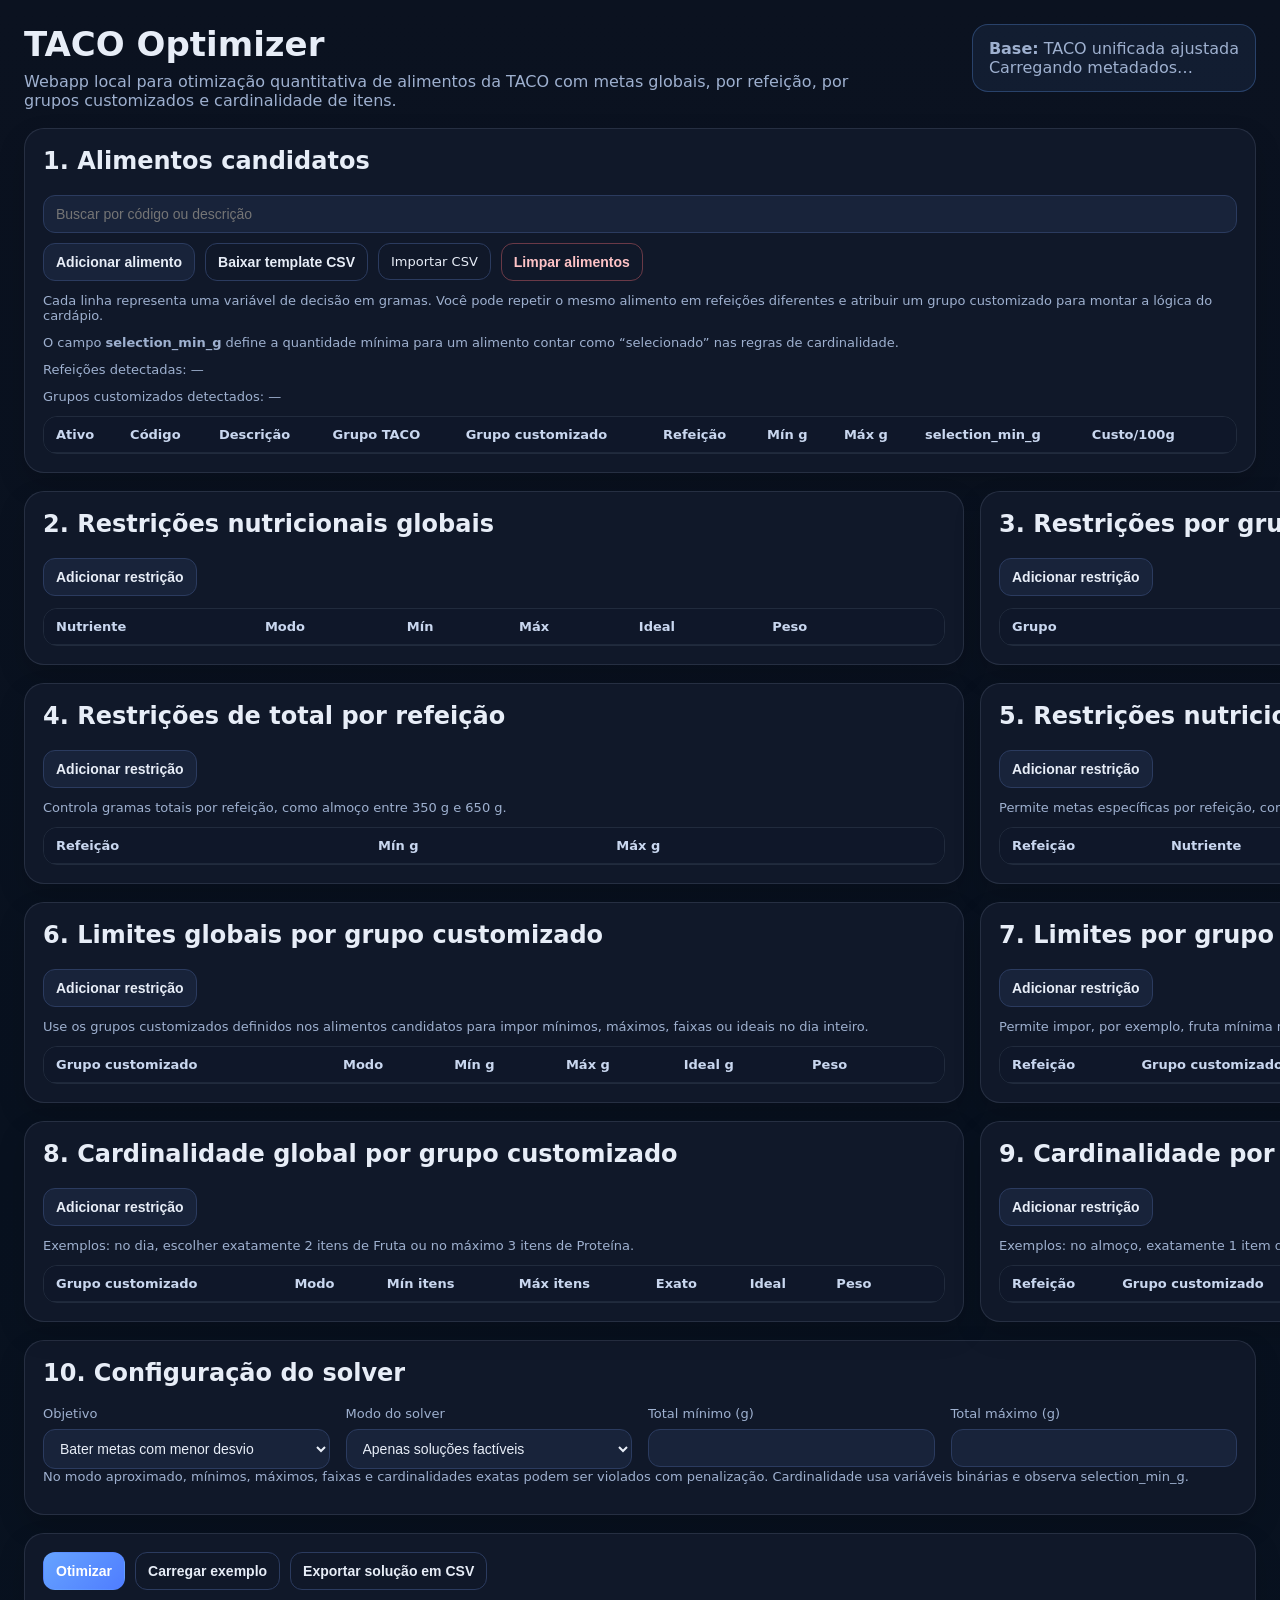
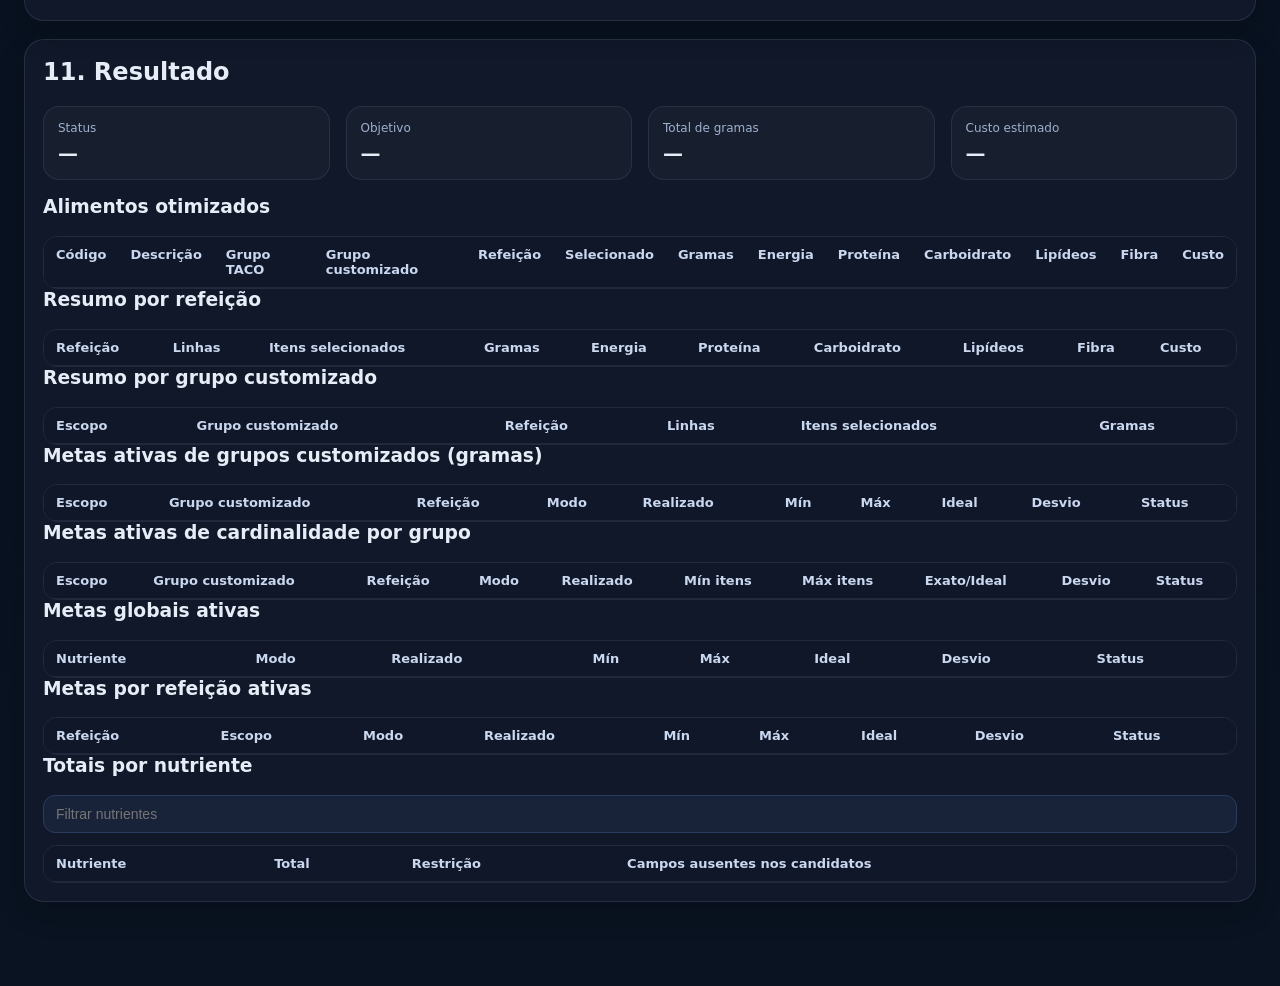
==== static/index.html @ 621c93e9 "Ferramenta de otimização e consulta rápida TACO web funcionando" ====
<!DOCTYPE html>
<html lang="pt-BR">
<head>
  <meta charset="UTF-8" />
  <meta name="viewport" content="width=device-width, initial-scale=1.0" />
  <title>TACO Optimizer</title>
  <link rel="stylesheet" href="/static/style.css" />
</head>
<body>
  <div class="app-shell">
    <header class="hero">
      <div>
        <h1>TACO Optimizer</h1>
        <p class="subtitle">Webapp local para otimização quantitativa de alimentos da TACO com metas globais, por refeição, por grupos customizados e cardinalidade de itens.</p>
      </div>
      <div class="hero-note">
        <strong>Base:</strong> TACO unificada ajustada<br/>
        <span id="metaCounts">Carregando metadados…</span>
      </div>
    </header>

    <datalist id="foodList"></datalist>
    <datalist id="mealNamesList"></datalist>
    <datalist id="plannerGroupNamesList"></datalist>

    <section class="panel">
      <h2>1. Alimentos candidatos</h2>
      <div class="toolbar wrap">
        <input id="foodSearch" list="foodList" placeholder="Buscar por código ou descrição" />
        <button id="addFoodBtn">Adicionar alimento</button>
        <button id="downloadTemplateBtn" class="ghost">Baixar template CSV</button>
        <label class="file-label ghost">
          Importar CSV
          <input id="candidateFileInput" type="file" accept=".csv" hidden />
        </label>
        <button id="clearFoodsBtn" class="ghost danger">Limpar alimentos</button>
      </div>
      <div class="help-text">Cada linha representa uma variável de decisão em gramas. Você pode repetir o mesmo alimento em refeições diferentes e atribuir um grupo customizado para montar a lógica do cardápio.</div>
      <div class="help-text">O campo <strong>selection_min_g</strong> define a quantidade mínima para um alimento contar como “selecionado” nas regras de cardinalidade.</div>
      <div id="mealNamesInfo" class="help-text">Refeições detectadas: —</div>
      <div id="plannerGroupsInfo" class="help-text">Grupos customizados detectados: —</div>
      <div class="table-wrap">
        <table id="foodsTable">
          <thead>
            <tr>
              <th>Ativo</th>
              <th>Código</th>
              <th>Descrição</th>
              <th>Grupo TACO</th>
              <th>Grupo customizado</th>
              <th>Refeição</th>
              <th>Mín g</th>
              <th>Máx g</th>
              <th>selection_min_g</th>
              <th>Custo/100g</th>
              <th></th>
            </tr>
          </thead>
          <tbody></tbody>
        </table>
      </div>
    </section>

    <section class="grid two-col">
      <div class="panel">
        <h2>2. Restrições nutricionais globais</h2>
        <div class="toolbar"><button id="addNutrientConstraintBtn">Adicionar restrição</button></div>
        <div class="table-wrap tall">
          <table id="nutrientTable">
            <thead>
              <tr>
                <th>Nutriente</th>
                <th>Modo</th>
                <th>Mín</th>
                <th>Máx</th>
                <th>Ideal</th>
                <th>Peso</th>
                <th></th>
              </tr>
            </thead>
            <tbody></tbody>
          </table>
        </div>
      </div>

      <div class="panel">
        <h2>3. Restrições por grupo TACO (globais)</h2>
        <div class="toolbar"><button id="addGroupConstraintBtn">Adicionar restrição</button></div>
        <div class="table-wrap">
          <table id="groupTable">
            <thead>
              <tr>
                <th>Grupo</th>
                <th>Mín g</th>
                <th>Máx g</th>
                <th></th>
              </tr>
            </thead>
            <tbody></tbody>
          </table>
        </div>
      </div>
    </section>

    <section class="grid two-col">
      <div class="panel">
        <h2>4. Restrições de total por refeição</h2>
        <div class="toolbar"><button id="addMealConstraintBtn">Adicionar restrição</button></div>
        <div class="help-text">Controla gramas totais por refeição, como almoço entre 350 g e 650 g.</div>
        <div class="table-wrap">
          <table id="mealTable">
            <thead>
              <tr>
                <th>Refeição</th>
                <th>Mín g</th>
                <th>Máx g</th>
                <th></th>
              </tr>
            </thead>
            <tbody></tbody>
          </table>
        </div>
      </div>

      <div class="panel">
        <h2>5. Restrições nutricionais por refeição</h2>
        <div class="toolbar"><button id="addMealNutrientConstraintBtn">Adicionar restrição</button></div>
        <div class="help-text">Permite metas específicas por refeição, como proteína mínima no almoço ou energia máxima no jantar.</div>
        <div class="table-wrap tall">
          <table id="mealNutrientTable">
            <thead>
              <tr>
                <th>Refeição</th>
                <th>Nutriente</th>
                <th>Modo</th>
                <th>Mín</th>
                <th>Máx</th>
                <th>Ideal</th>
                <th>Peso</th>
                <th></th>
              </tr>
            </thead>
            <tbody></tbody>
          </table>
        </div>
      </div>
    </section>

    <section class="grid two-col">
      <div class="panel">
        <h2>6. Limites globais por grupo customizado</h2>
        <div class="toolbar"><button id="addPlannerGroupConstraintBtn">Adicionar restrição</button></div>
        <div class="help-text">Use os grupos customizados definidos nos alimentos candidatos para impor mínimos, máximos, faixas ou ideais no dia inteiro.</div>
        <div class="table-wrap">
          <table id="plannerGroupTable">
            <thead>
              <tr>
                <th>Grupo customizado</th>
                <th>Modo</th>
                <th>Mín g</th>
                <th>Máx g</th>
                <th>Ideal g</th>
                <th>Peso</th>
                <th></th>
              </tr>
            </thead>
            <tbody></tbody>
          </table>
        </div>
      </div>

      <div class="panel">
        <h2>7. Limites por grupo dentro da refeição</h2>
        <div class="toolbar"><button id="addMealPlannerGroupConstraintBtn">Adicionar restrição</button></div>
        <div class="help-text">Permite impor, por exemplo, fruta mínima no café da manhã, proteína máxima no jantar ou cereal ideal no almoço.</div>
        <div class="table-wrap">
          <table id="mealPlannerGroupTable">
            <thead>
              <tr>
                <th>Refeição</th>
                <th>Grupo customizado</th>
                <th>Modo</th>
                <th>Mín g</th>
                <th>Máx g</th>
                <th>Ideal g</th>
                <th>Peso</th>
                <th></th>
              </tr>
            </thead>
            <tbody></tbody>
          </table>
        </div>
      </div>
    </section>

    <section class="grid two-col">
      <div class="panel">
        <h2>8. Cardinalidade global por grupo customizado</h2>
        <div class="toolbar"><button id="addPlannerGroupCardinalityConstraintBtn">Adicionar restrição</button></div>
        <div class="help-text">Exemplos: no dia, escolher exatamente 2 itens de Fruta ou no máximo 3 itens de Proteína.</div>
        <div class="table-wrap">
          <table id="plannerGroupCardinalityTable">
            <thead>
              <tr>
                <th>Grupo customizado</th>
                <th>Modo</th>
                <th>Mín itens</th>
                <th>Máx itens</th>
                <th>Exato</th>
                <th>Ideal</th>
                <th>Peso</th>
                <th></th>
              </tr>
            </thead>
            <tbody></tbody>
          </table>
        </div>
      </div>

      <div class="panel">
        <h2>9. Cardinalidade por grupo dentro da refeição</h2>
        <div class="toolbar"><button id="addMealPlannerGroupCardinalityConstraintBtn">Adicionar restrição</button></div>
        <div class="help-text">Exemplos: no almoço, exatamente 1 item de Proteína; no café da manhã, no máximo 2 itens de Fruta.</div>
        <div class="table-wrap">
          <table id="mealPlannerGroupCardinalityTable">
            <thead>
              <tr>
                <th>Refeição</th>
                <th>Grupo customizado</th>
                <th>Modo</th>
                <th>Mín itens</th>
                <th>Máx itens</th>
                <th>Exato</th>
                <th>Ideal</th>
                <th>Peso</th>
                <th></th>
              </tr>
            </thead>
            <tbody></tbody>
          </table>
        </div>
      </div>
    </section>

    <section class="panel">
      <h2>10. Configuração do solver</h2>
      <div class="grid four-col">
        <label>
          Objetivo
          <select id="objectiveMode">
            <option value="target_matching">Bater metas com menor desvio</option>
            <option value="minimize_calories">Minimizar calorias</option>
            <option value="maximize_protein">Maximizar proteína</option>
            <option value="minimize_cost">Minimizar custo</option>
            <option value="custom_weighted">Objetivo ponderado customizado</option>
          </select>
        </label>
        <label>
          Modo do solver
          <select id="solverMode">
            <option value="exact">Apenas soluções factíveis</option>
            <option value="approximate">Melhor aproximação quando inviável</option>
          </select>
        </label>
        <label>
          Total mínimo (g)
          <input id="totalMinG" type="number" step="0.01" />
        </label>
        <label>
          Total máximo (g)
          <input id="totalMaxG" type="number" step="0.01" />
        </label>
      </div>
      <div class="grid five-col custom-weights" id="customWeightsPanel">
        <label>peso calorias <input id="wCalories" type="number" step="0.01" value="1" /></label>
        <label>peso proteína <input id="wProtein" type="number" step="0.01" value="1" /></label>
        <label>peso custo <input id="wCost" type="number" step="0.01" value="1" /></label>
        <label>peso gramas <input id="wGrams" type="number" step="0.01" value="0" /></label>
        <label>peso desvios ideais <input id="wDeviation" type="number" step="0.01" value="1" /></label>
      </div>
      <div class="help-text">No modo aproximado, mínimos, máximos, faixas e cardinalidades exatas podem ser violados com penalização. Cardinalidade usa variáveis binárias e observa selection_min_g.</div>
    </section>

    <section class="panel sticky-actions">
      <div class="toolbar wrap">
        <button id="solveBtn" class="primary">Otimizar</button>
        <button id="loadExampleBtn" class="ghost">Carregar exemplo</button>
        <button id="exportResultBtn" class="ghost" disabled>Exportar solução em CSV</button>
      </div>
      <div id="errorBox" class="message error hidden"></div>
      <div id="warningBox" class="message warning hidden"></div>
    </section>

    <section class="panel results-panel">
      <h2>11. Resultado</h2>
      <div class="grid four-col metrics" id="resultMetrics">
        <div class="metric-card"><span>Status</span><strong id="metricStatus">—</strong></div>
        <div class="metric-card"><span>Objetivo</span><strong id="metricObjective">—</strong></div>
        <div class="metric-card"><span>Total de gramas</span><strong id="metricGrams">—</strong></div>
        <div class="metric-card"><span>Custo estimado</span><strong id="metricCost">—</strong></div>
      </div>

      <h3>Alimentos otimizados</h3>
      <div class="table-wrap">
        <table id="resultFoodsTable">
          <thead>
            <tr>
              <th>Código</th>
              <th>Descrição</th>
              <th>Grupo TACO</th>
              <th>Grupo customizado</th>
              <th>Refeição</th>
              <th>Selecionado</th>
              <th>Gramas</th>
              <th>Energia</th>
              <th>Proteína</th>
              <th>Carboidrato</th>
              <th>Lipídeos</th>
              <th>Fibra</th>
              <th>Custo</th>
            </tr>
          </thead>
          <tbody></tbody>
        </table>
      </div>

      <h3>Resumo por refeição</h3>
      <div class="table-wrap">
        <table id="mealSummaryTable">
          <thead>
            <tr>
              <th>Refeição</th>
              <th>Linhas</th>
              <th>Itens selecionados</th>
              <th>Gramas</th>
              <th>Energia</th>
              <th>Proteína</th>
              <th>Carboidrato</th>
              <th>Lipídeos</th>
              <th>Fibra</th>
              <th>Custo</th>
            </tr>
          </thead>
          <tbody></tbody>
        </table>
      </div>

      <h3>Resumo por grupo customizado</h3>
      <div class="table-wrap">
        <table id="plannerGroupSummaryTable">
          <thead>
            <tr>
              <th>Escopo</th>
              <th>Grupo customizado</th>
              <th>Refeição</th>
              <th>Linhas</th>
              <th>Itens selecionados</th>
              <th>Gramas</th>
            </tr>
          </thead>
          <tbody></tbody>
        </table>
      </div>

      <h3>Metas ativas de grupos customizados (gramas)</h3>
      <div class="table-wrap">
        <table id="groupConstraintsResultTable">
          <thead>
            <tr>
              <th>Escopo</th>
              <th>Grupo customizado</th>
              <th>Refeição</th>
              <th>Modo</th>
              <th>Realizado</th>
              <th>Mín</th>
              <th>Máx</th>
              <th>Ideal</th>
              <th>Desvio</th>
              <th>Status</th>
            </tr>
          </thead>
          <tbody></tbody>
        </table>
      </div>

      <h3>Metas ativas de cardinalidade por grupo</h3>
      <div class="table-wrap">
        <table id="groupCardinalityResultTable">
          <thead>
            <tr>
              <th>Escopo</th>
              <th>Grupo customizado</th>
              <th>Refeição</th>
              <th>Modo</th>
              <th>Realizado</th>
              <th>Mín itens</th>
              <th>Máx itens</th>
              <th>Exato/Ideal</th>
              <th>Desvio</th>
              <th>Status</th>
            </tr>
          </thead>
          <tbody></tbody>
        </table>
      </div>

      <h3>Metas globais ativas</h3>
      <div class="table-wrap">
        <table id="constraintsResultTable">
          <thead>
            <tr>
              <th>Nutriente</th>
              <th>Modo</th>
              <th>Realizado</th>
              <th>Mín</th>
              <th>Máx</th>
              <th>Ideal</th>
              <th>Desvio</th>
              <th>Status</th>
            </tr>
          </thead>
          <tbody></tbody>
        </table>
      </div>

      <h3>Metas por refeição ativas</h3>
      <div class="table-wrap">
        <table id="mealConstraintsResultTable">
          <thead>
            <tr>
              <th>Refeição</th>
              <th>Escopo</th>
              <th>Modo</th>
              <th>Realizado</th>
              <th>Mín</th>
              <th>Máx</th>
              <th>Ideal</th>
              <th>Desvio</th>
              <th>Status</th>
            </tr>
          </thead>
          <tbody></tbody>
        </table>
      </div>

      <h3>Totais por nutriente</h3>
      <div class="toolbar"><input id="nutrientFilter" placeholder="Filtrar nutrientes" /></div>
      <div class="table-wrap tall">
        <table id="resultNutrientsTable">
          <thead>
            <tr>
              <th>Nutriente</th>
              <th>Total</th>
              <th>Restrição</th>
              <th>Campos ausentes nos candidatos</th>
            </tr>
          </thead>
          <tbody></tbody>
        </table>
      </div>
    </section>
  </div>

  <script src="/static/app.js"></script>
</body>
</html>
---- static/style.css ----
:root {
  --bg: #0b1220;
  --panel: #121a2b;
  --panel-2: #18233a;
  --text: #e7edf7;
  --muted: #9eb0cf;
  --line: #2b3b5f;
  --accent: #66a3ff;
  --accent-2: #4fd1c5;
  --danger: #ef6b73;
  --warning: #f0b35e;
  --ok: #5bd08b;
}
* { box-sizing: border-box; }
body {
  margin: 0;
  font-family: Inter, ui-sans-serif, system-ui, -apple-system, BlinkMacSystemFont, sans-serif;
  background: linear-gradient(180deg, var(--bg), #08111f 45%, #091321);
  color: var(--text);
}
.app-shell { max-width: 1520px; margin: 0 auto; padding: 24px; }
.hero {
  display: flex; justify-content: space-between; gap: 20px; align-items: flex-start;
  margin-bottom: 18px;
}
.hero h1 { margin: 0; font-size: 34px; }
.subtitle { margin: 8px 0 0; color: var(--muted); max-width: 860px; }
.hero-note {
  background: rgba(102,163,255,0.08); border: 1px solid rgba(102,163,255,0.28);
  padding: 14px 16px; border-radius: 16px; color: var(--muted); min-width: 280px;
}
.panel {
  background: rgba(18, 26, 43, 0.92);
  border: 1px solid rgba(158,176,207,0.15);
  border-radius: 20px;
  padding: 18px;
  margin-bottom: 18px;
  box-shadow: 0 12px 28px rgba(0,0,0,0.16);
}
.panel h2, .panel h3 { margin-top: 0; }
.grid { display: grid; gap: 16px; }
.two-col { grid-template-columns: 1.2fr 0.8fr; }
.four-col { grid-template-columns: repeat(4, minmax(0, 1fr)); }
.five-col { grid-template-columns: repeat(5, minmax(0, 1fr)); }
.toolbar { display: flex; gap: 10px; align-items: center; margin-bottom: 12px; }
.toolbar.wrap { flex-wrap: wrap; }
input, select, button {
  background: var(--panel-2);
  border: 1px solid var(--line);
  color: var(--text);
  border-radius: 12px;
  padding: 10px 12px;
  font-size: 14px;
}
input, select { width: 100%; }
label { display: flex; flex-direction: column; gap: 8px; color: var(--muted); font-size: 13px; }
button { cursor: pointer; font-weight: 600; }
button.primary { background: linear-gradient(135deg, var(--accent), #4f7dff); border-color: transparent; color: white; }
button.ghost, .file-label.ghost {
  background: transparent; border: 1px solid var(--line); color: var(--text);
}
button.danger { border-color: rgba(239,107,115,0.4); color: #ffc3c6; }
.file-label { display: inline-flex; align-items: center; padding: 10px 12px; border-radius: 12px; cursor: pointer; }
.table-wrap {
  overflow: auto; border: 1px solid rgba(158,176,207,0.12); border-radius: 14px;
}
.table-wrap.tall { max-height: 520px; }
table { width: 100%; border-collapse: collapse; min-width: 900px; }
th, td { padding: 10px 12px; border-bottom: 1px solid rgba(158,176,207,0.1); text-align: left; vertical-align: top; }
th { position: sticky; top: 0; background: #0f1729; z-index: 2; font-size: 13px; color: #c9d7ef; }
td input, td select { min-width: 110px; }
.help-text { color: var(--muted); font-size: 13px; margin-bottom: 12px; }
.metrics { margin-bottom: 16px; }
.metric-card {
  background: rgba(255,255,255,0.03);
  border: 1px solid rgba(158,176,207,0.12);
  border-radius: 16px; padding: 14px;
}
.metric-card span { display: block; color: var(--muted); font-size: 12px; margin-bottom: 6px; }
.metric-card strong { font-size: 20px; }
.message {
  margin-top: 10px; padding: 12px 14px; border-radius: 14px; white-space: pre-wrap;
}
.message.error { background: rgba(239,107,115,0.12); border: 1px solid rgba(239,107,115,0.35); color: #ffd5d8; }
.message.warning { background: rgba(240,179,94,0.12); border: 1px solid rgba(240,179,94,0.35); color: #ffe4bf; }
.hidden { display: none; }
.status-ok { color: var(--ok); font-weight: 700; }
.status-violado { color: var(--danger); font-weight: 700; }
.status-informativo { color: var(--warning); font-weight: 700; }
.results-panel { margin-bottom: 60px; }
.sticky-actions { position: sticky; top: 12px; z-index: 4; }
.small-btn { padding: 8px 10px; font-size: 12px; }
.center { text-align: center; }
@media (max-width: 1200px) {
  .two-col, .four-col, .five-col { grid-template-columns: 1fr; }
  .hero { flex-direction: column; }
}
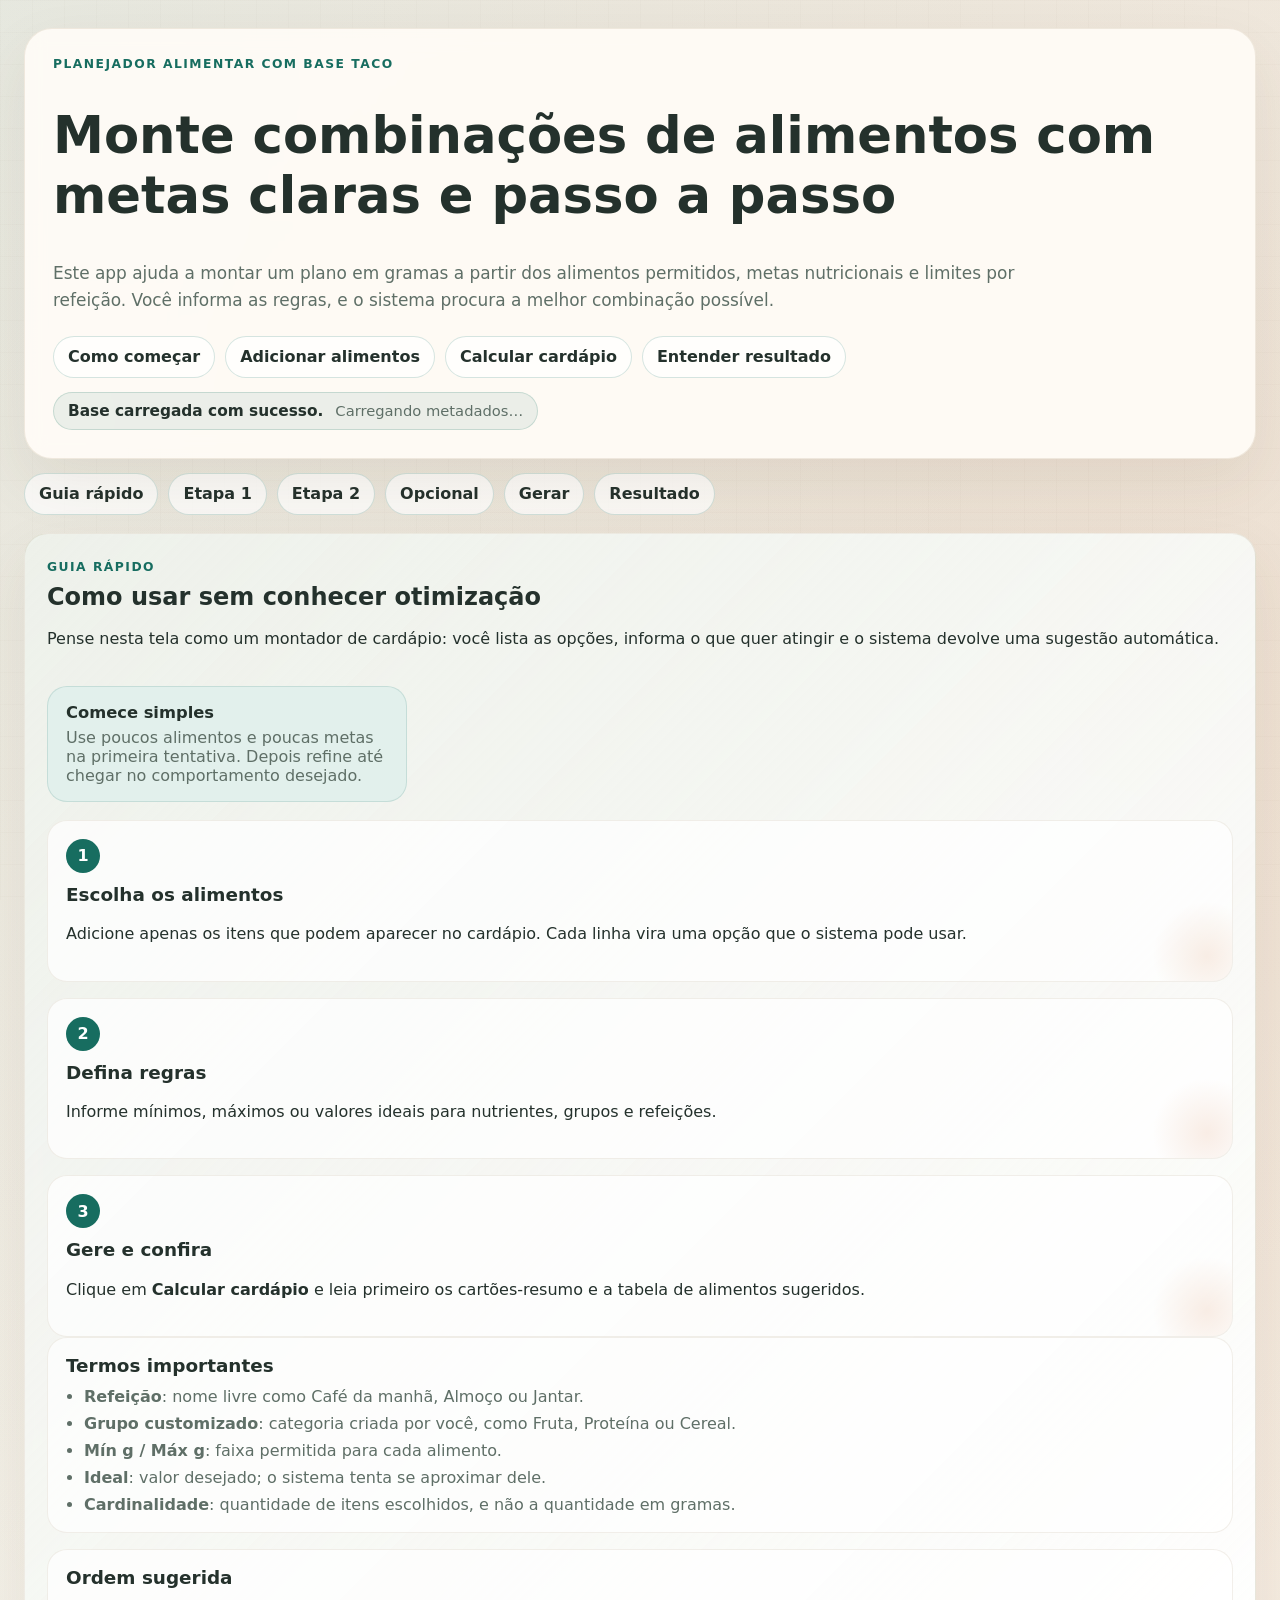
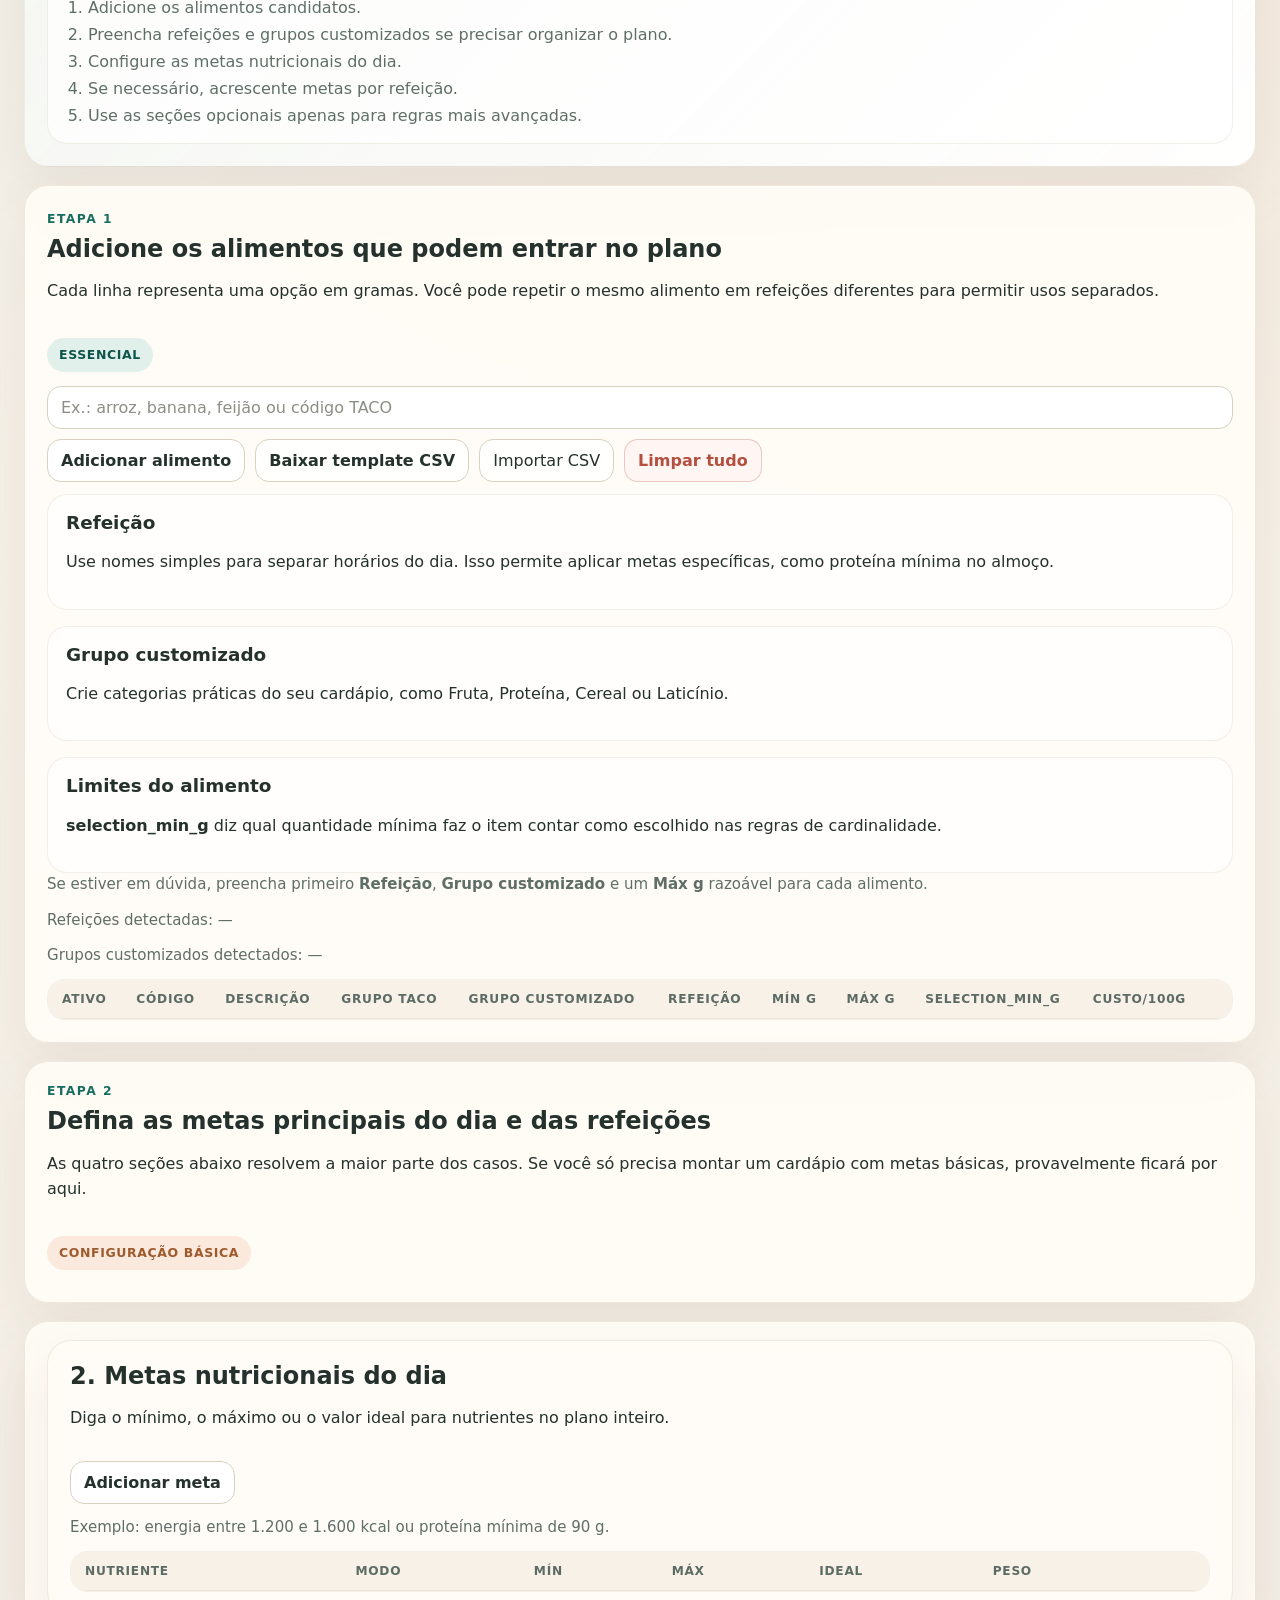
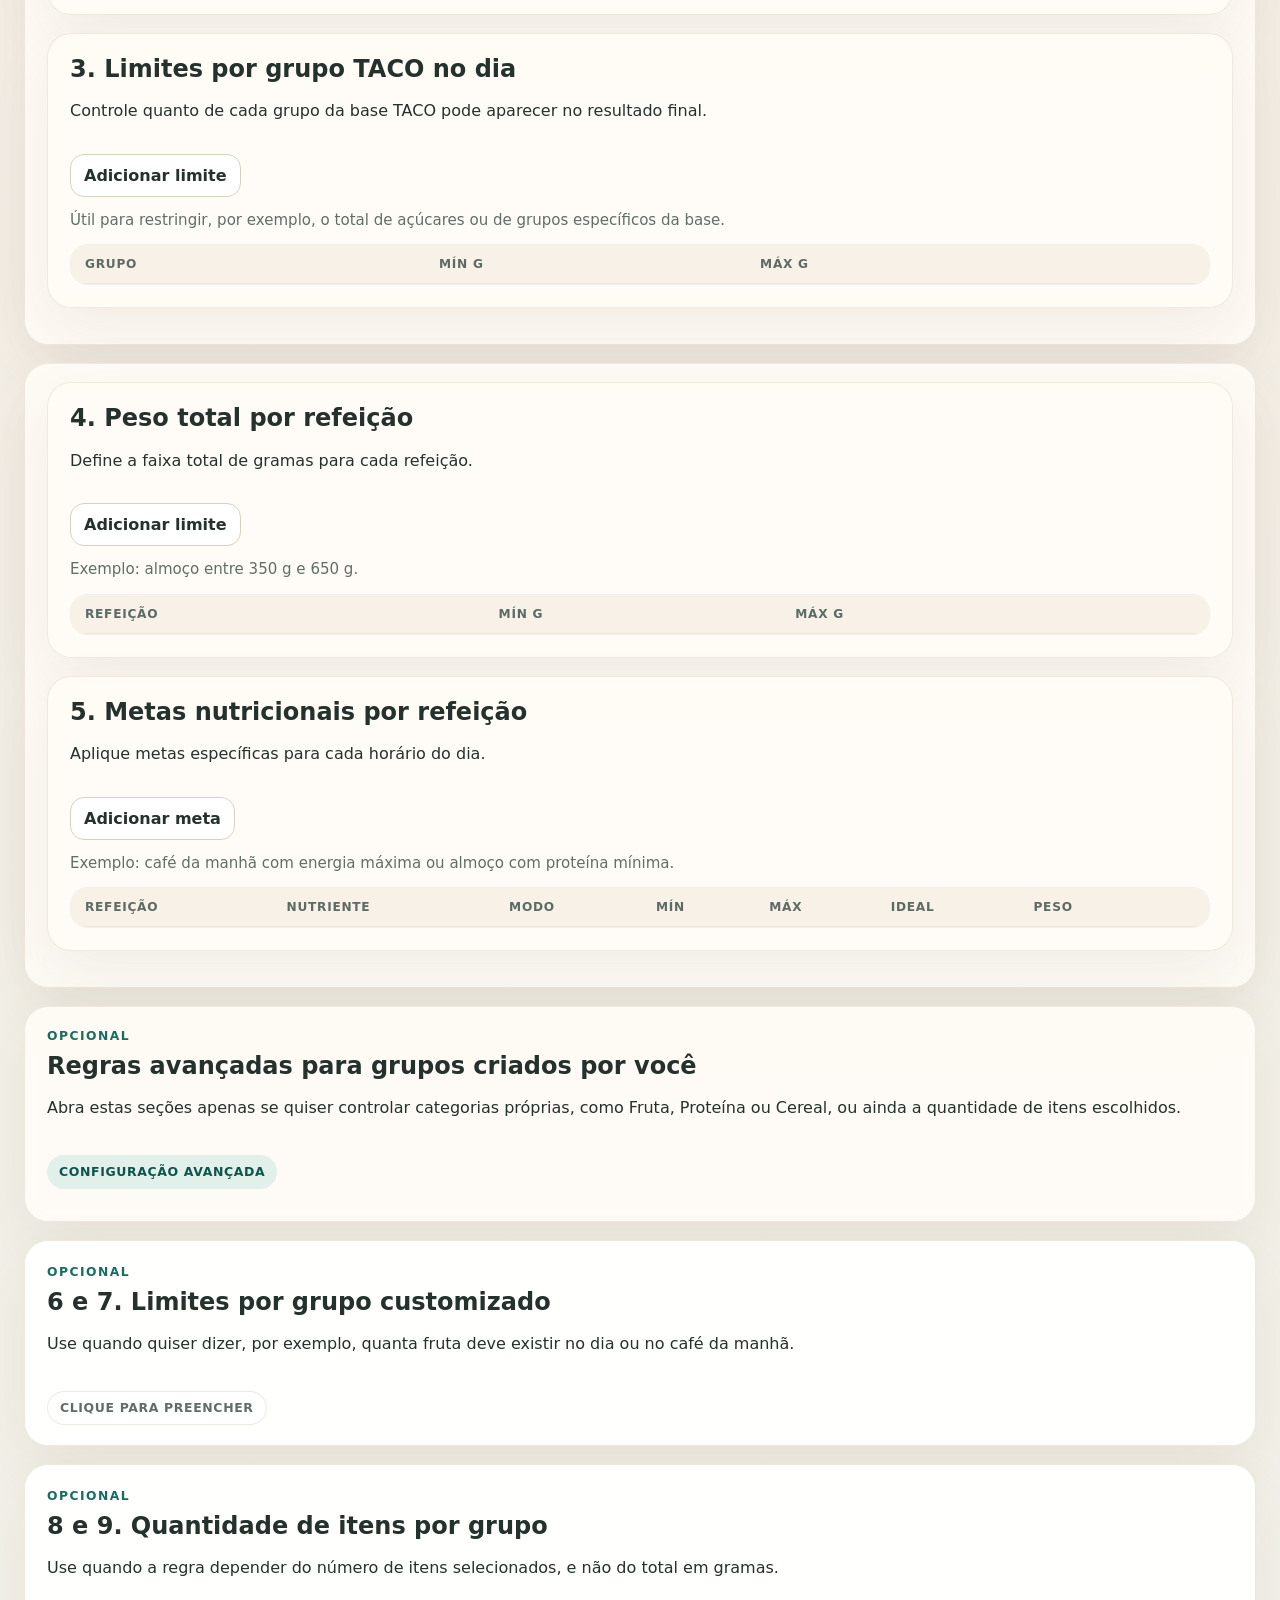
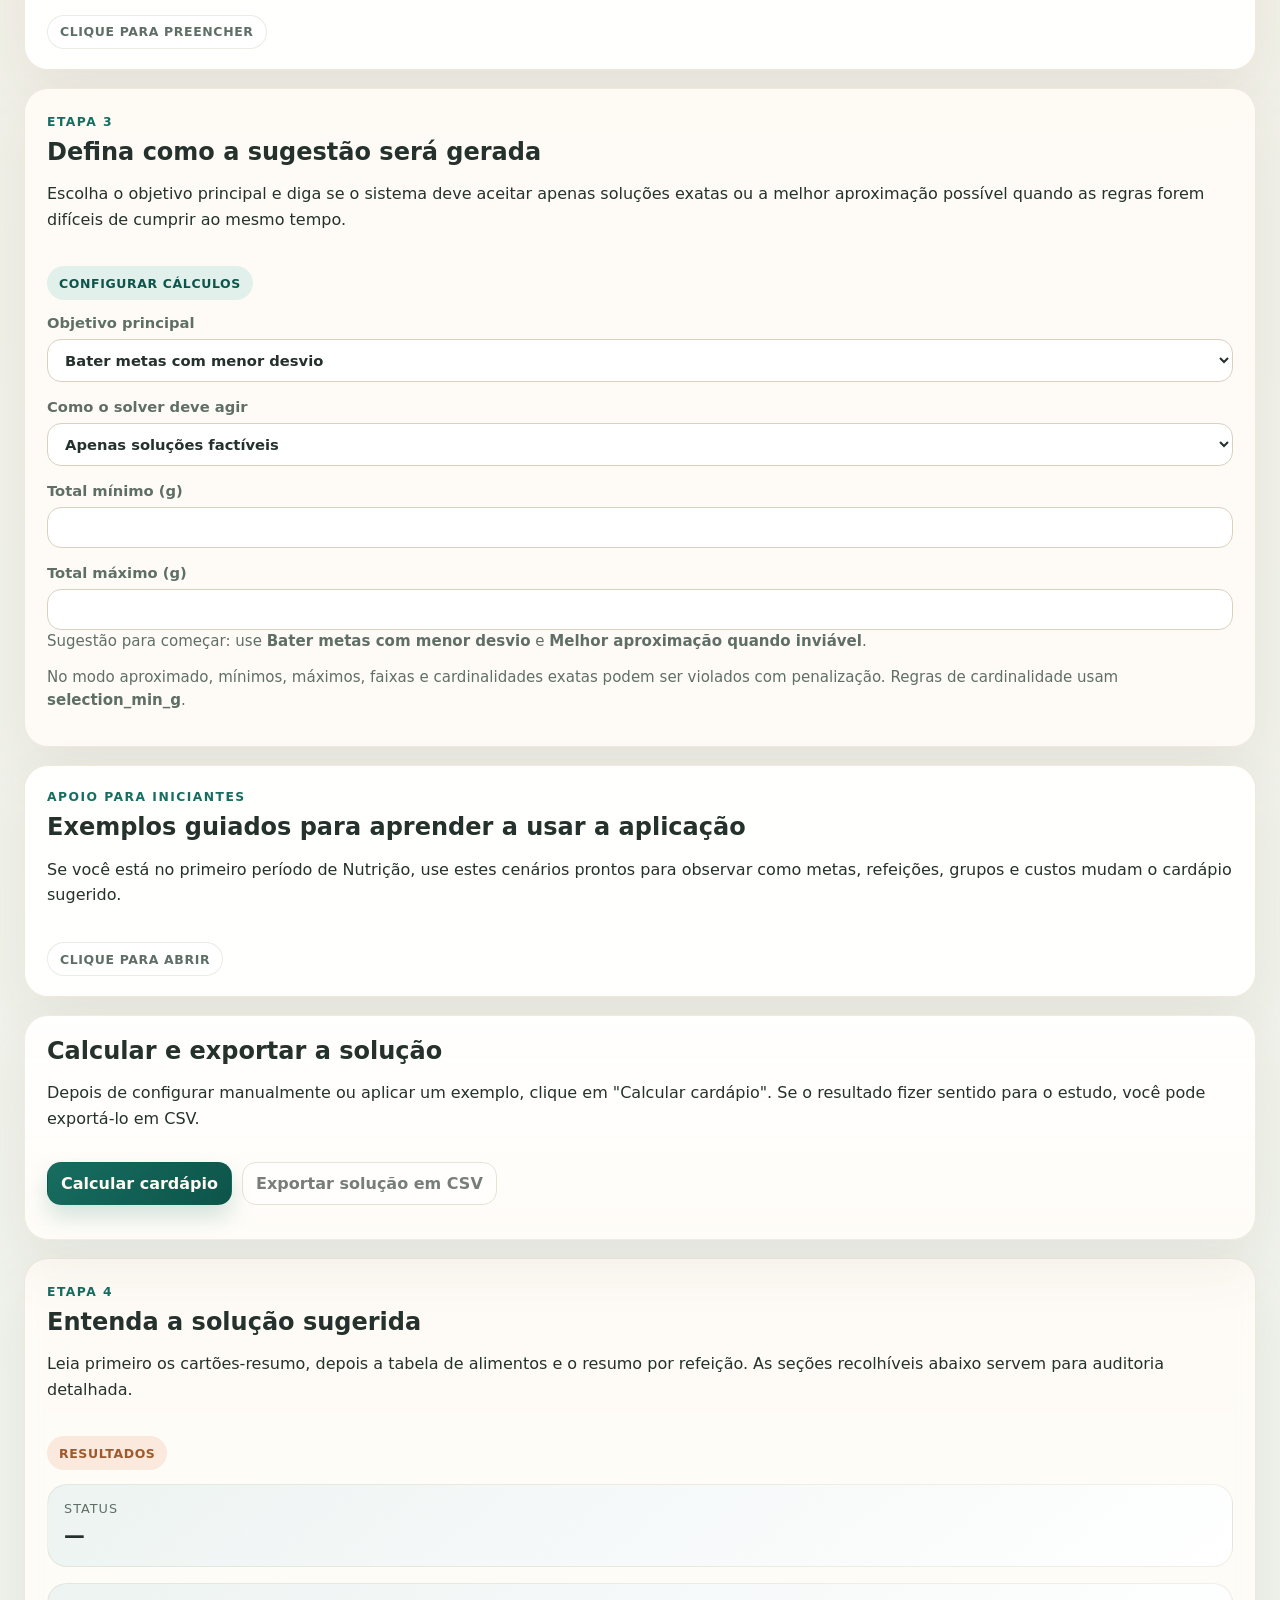
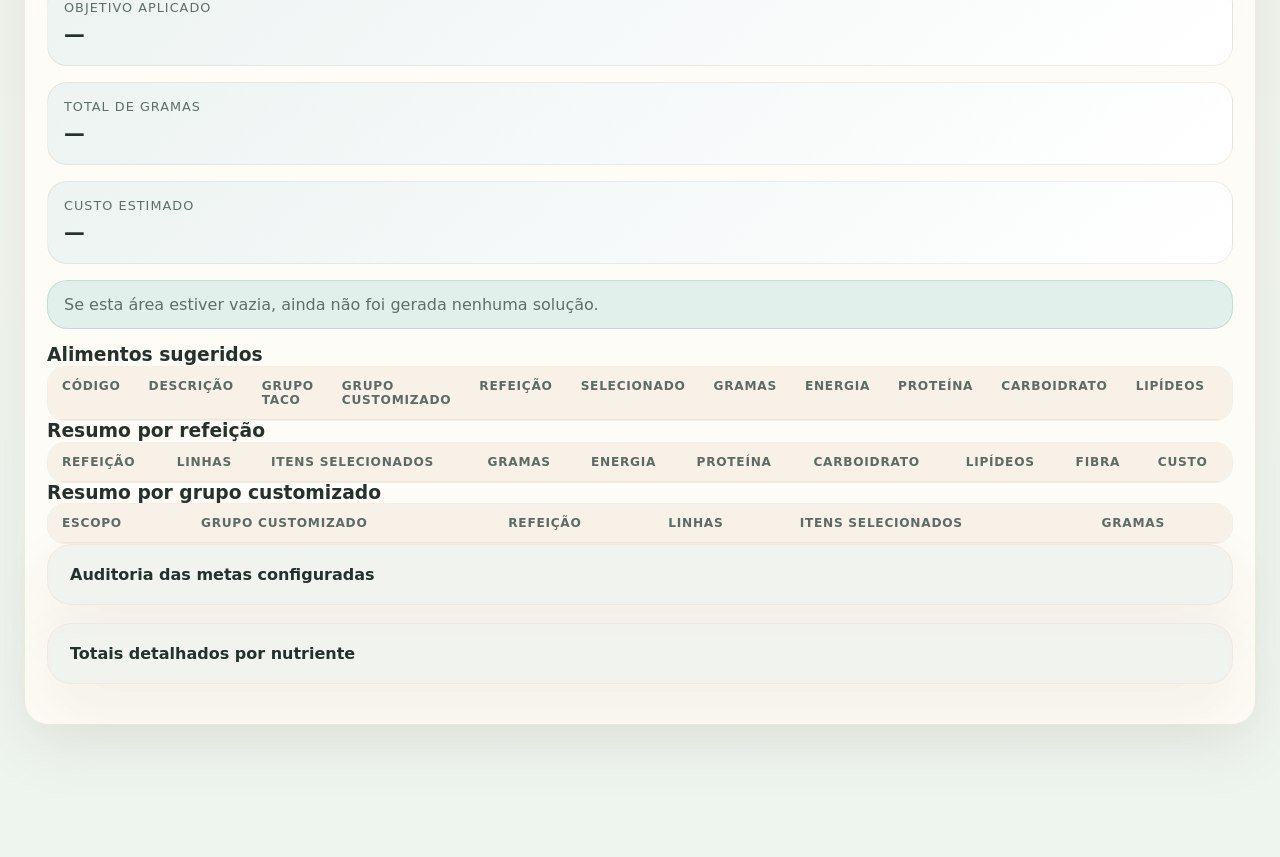
==== commit f01cf403: "Melhorias diversas na aplicação de simulação" ====
--- a/static/index.html
+++ b/static/index.html
@@ -3,42 +3,137 @@
 <head>
   <meta charset="UTF-8" />
   <meta name="viewport" content="width=device-width, initial-scale=1.0" />
-  <title>TACO Optimizer</title>
+  <title>TACO Optimizer | Planejador alimentar</title>
   <link rel="stylesheet" href="/static/style.css" />
 </head>
 <body>
   <div class="app-shell">
     <header class="hero">
-      <div>
-        <h1>TACO Optimizer</h1>
-        <p class="subtitle">Webapp local para otimização quantitativa de alimentos da TACO com metas globais, por refeição, por grupos customizados e cardinalidade de itens.</p>
-      </div>
-      <div class="hero-note">
-        <strong>Base:</strong> TACO unificada ajustada<br/>
+      <div class="hero-copy">
+        <p class="eyebrow">Planejador alimentar com base TACO</p>
+        <h1>Monte combinações de alimentos com metas claras e passo a passo</h1>
+        <p class="subtitle">Este app ajuda a montar um plano em gramas a partir dos alimentos permitidos, metas nutricionais e limites por refeição. Você informa as regras, e o sistema procura a melhor combinação possível.</p>
+        <div class="hero-actions">
+          <a class="quick-link" href="#quickStart">Como começar</a>
+          <a class="quick-link" href="#candidateSection">Adicionar alimentos</a>
+          <a class="quick-link" href="#solverSection">Calcular cardápio</a>
+          <a class="quick-link" href="#resultSection">Entender resultado</a>
+        </div>
+      </div>
+      <aside class="hero-note" aria-live="polite">
+        <strong>Base carregada com sucesso.</strong>
         <span id="metaCounts">Carregando metadados…</span>
-      </div>
+      </aside>
     </header>
+
+    <nav class="jump-nav" aria-label="Atalhos da página">
+      <a href="#quickStart">Guia rápido</a>
+      <a href="#candidateSection">Etapa 1</a>
+      <a href="#goalsSection">Etapa 2</a>
+      <a href="#advancedSection">Opcional</a>
+      <a href="#solverSection">Gerar</a>
+      <a href="#resultSection">Resultado</a>
+    </nav>
 
     <datalist id="foodList"></datalist>
     <datalist id="mealNamesList"></datalist>
     <datalist id="plannerGroupNamesList"></datalist>
 
-    <section class="panel">
-      <h2>1. Alimentos candidatos</h2>
+    <section class="panel intro-panel" id="quickStart">
+      <div class="section-intro">
+        <div>
+          <p class="eyebrow">Guia rápido</p>
+          <h2>Como usar sem conhecer otimização</h2>
+          <p class="section-text">Pense nesta tela como um montador de cardápio: você lista as opções, informa o que quer atingir e o sistema devolve uma sugestão automática.</p>
+        </div>
+        <div class="highlight-callout">
+          <strong>Comece simples</strong>
+          <p>Use poucos alimentos e poucas metas na primeira tentativa. Depois refine até chegar no comportamento desejado.</p>
+        </div>
+      </div>
+
+      <div class="grid three-col onboarding-grid">
+        <article class="guide-card">
+          <span class="guide-step">1</span>
+          <h3>Escolha os alimentos</h3>
+          <p>Adicione apenas os itens que podem aparecer no cardápio. Cada linha vira uma opção que o sistema pode usar.</p>
+        </article>
+        <article class="guide-card">
+          <span class="guide-step">2</span>
+          <h3>Defina regras</h3>
+          <p>Informe mínimos, máximos ou valores ideais para nutrientes, grupos e refeições.</p>
+        </article>
+        <article class="guide-card">
+          <span class="guide-step">3</span>
+          <h3>Gere e confira</h3>
+          <p>Clique em <strong>Calcular cardápio</strong> e leia primeiro os cartões-resumo e a tabela de alimentos sugeridos.</p>
+        </article>
+      </div>
+
+      <div class="grid two-col explainer-grid">
+        <article class="mini-panel">
+          <h3>Termos importantes</h3>
+          <ul class="plain-list">
+            <li><strong>Refeição</strong>: nome livre como Café da manhã, Almoço ou Jantar.</li>
+            <li><strong>Grupo customizado</strong>: categoria criada por você, como Fruta, Proteína ou Cereal.</li>
+            <li><strong>Mín g / Máx g</strong>: faixa permitida para cada alimento.</li>
+            <li><strong>Ideal</strong>: valor desejado; o sistema tenta se aproximar dele.</li>
+            <li><strong>Cardinalidade</strong>: quantidade de itens escolhidos, e não a quantidade em gramas.</li>
+          </ul>
+        </article>
+        <article class="mini-panel">
+          <h3>Ordem sugerida</h3>
+          <ol class="plain-list ordered-list">
+            <li>Adicione os alimentos candidatos.</li>
+            <li>Preencha refeições e grupos customizados se precisar organizar o plano.</li>
+            <li>Configure as metas nutricionais do dia.</li>
+            <li>Se necessário, acrescente metas por refeição.</li>
+            <li>Use as seções opcionais apenas para regras mais avançadas.</li>
+          </ol>
+        </article>
+      </div>
+    </section>
+
+    <section class="panel" id="candidateSection">
+      <div class="section-intro compact">
+        <div>
+          <p class="panel-kicker">Etapa 1</p>
+          <h2>Adicione os alimentos que podem entrar no plano</h2>
+          <p class="section-text">Cada linha representa uma opção em gramas. Você pode repetir o mesmo alimento em refeições diferentes para permitir usos separados.</p>
+        </div>
+        <span class="info-chip">Essencial</span>
+      </div>
+
       <div class="toolbar wrap">
-        <input id="foodSearch" list="foodList" placeholder="Buscar por código ou descrição" />
+        <input id="foodSearch" list="foodList" placeholder="Ex.: arroz, banana, feijão ou código TACO" />
         <button id="addFoodBtn">Adicionar alimento</button>
         <button id="downloadTemplateBtn" class="ghost">Baixar template CSV</button>
         <label class="file-label ghost">
           Importar CSV
           <input id="candidateFileInput" type="file" accept=".csv" hidden />
         </label>
-        <button id="clearFoodsBtn" class="ghost danger">Limpar alimentos</button>
-      </div>
-      <div class="help-text">Cada linha representa uma variável de decisão em gramas. Você pode repetir o mesmo alimento em refeições diferentes e atribuir um grupo customizado para montar a lógica do cardápio.</div>
-      <div class="help-text">O campo <strong>selection_min_g</strong> define a quantidade mínima para um alimento contar como “selecionado” nas regras de cardinalidade.</div>
+        <button id="clearFoodsBtn" class="ghost danger">Limpar tudo</button>
+      </div>
+
+      <div class="grid three-col field-guide">
+        <article class="mini-panel">
+          <h3>Refeição</h3>
+          <p>Use nomes simples para separar horários do dia. Isso permite aplicar metas específicas, como proteína mínima no almoço.</p>
+        </article>
+        <article class="mini-panel">
+          <h3>Grupo customizado</h3>
+          <p>Crie categorias práticas do seu cardápio, como Fruta, Proteína, Cereal ou Laticínio.</p>
+        </article>
+        <article class="mini-panel">
+          <h3>Limites do alimento</h3>
+          <p><strong>selection_min_g</strong> diz qual quantidade mínima faz o item contar como escolhido nas regras de cardinalidade.</p>
+        </article>
+      </div>
+
+      <div class="help-text">Se estiver em dúvida, preencha primeiro <strong>Refeição</strong>, <strong>Grupo customizado</strong> e um <strong>Máx g</strong> razoável para cada alimento.</div>
       <div id="mealNamesInfo" class="help-text">Refeições detectadas: —</div>
       <div id="plannerGroupsInfo" class="help-text">Grupos customizados detectados: —</div>
+
       <div class="table-wrap">
         <table id="foodsTable">
           <thead>
@@ -61,10 +156,27 @@
       </div>
     </section>
 
-    <section class="grid two-col">
+    <section class="panel section-banner" id="goalsSection">
+      <div class="section-intro compact">
+        <div>
+          <p class="panel-kicker">Etapa 2</p>
+          <h2>Defina as metas principais do dia e das refeições</h2>
+          <p class="section-text">As quatro seções abaixo resolvem a maior parte dos casos. Se você só precisa montar um cardápio com metas básicas, provavelmente ficará por aqui.</p>
+        </div>
+        <span class="info-chip info-chip-soft">CONFIGURAÇÃO BÁSICA</span>
+      </div>
+    </section>
+
+    <section class="panel section-banner">
       <div class="panel">
-        <h2>2. Restrições nutricionais globais</h2>
-        <div class="toolbar"><button id="addNutrientConstraintBtn">Adicionar restrição</button></div>
+        <div class="section-intro compact">
+          <div>
+            <h2>2. Metas nutricionais do dia</h2>
+            <p class="section-text">Diga o mínimo, o máximo ou o valor ideal para nutrientes no plano inteiro.</p>
+          </div>
+        </div>
+        <div class="toolbar"><button id="addNutrientConstraintBtn">Adicionar meta</button></div>
+        <div class="help-text">Exemplo: energia entre 1.200 e 1.600 kcal ou proteína mínima de 90 g.</div>
         <div class="table-wrap tall">
           <table id="nutrientTable">
             <thead>
@@ -84,8 +196,14 @@
       </div>
 
       <div class="panel">
-        <h2>3. Restrições por grupo TACO (globais)</h2>
-        <div class="toolbar"><button id="addGroupConstraintBtn">Adicionar restrição</button></div>
+        <div class="section-intro compact">
+          <div>
+            <h2>3. Limites por grupo TACO no dia</h2>
+            <p class="section-text">Controle quanto de cada grupo da base TACO pode aparecer no resultado final.</p>
+          </div>
+        </div>
+        <div class="toolbar"><button id="addGroupConstraintBtn">Adicionar limite</button></div>
+        <div class="help-text">Útil para restringir, por exemplo, o total de açúcares ou de grupos específicos da base.</div>
         <div class="table-wrap">
           <table id="groupTable">
             <thead>
@@ -102,11 +220,16 @@
       </div>
     </section>
 
-    <section class="grid two-col">
+    <section class="panel section-banner">
       <div class="panel">
-        <h2>4. Restrições de total por refeição</h2>
-        <div class="toolbar"><button id="addMealConstraintBtn">Adicionar restrição</button></div>
-        <div class="help-text">Controla gramas totais por refeição, como almoço entre 350 g e 650 g.</div>
+        <div class="section-intro compact">
+          <div>
+            <h2>4. Peso total por refeição</h2>
+            <p class="section-text">Define a faixa total de gramas para cada refeição.</p>
+          </div>
+        </div>
+        <div class="toolbar"><button id="addMealConstraintBtn">Adicionar limite</button></div>
+        <div class="help-text">Exemplo: almoço entre 350 g e 650 g.</div>
         <div class="table-wrap">
           <table id="mealTable">
             <thead>
@@ -123,9 +246,14 @@
       </div>
 
       <div class="panel">
-        <h2>5. Restrições nutricionais por refeição</h2>
-        <div class="toolbar"><button id="addMealNutrientConstraintBtn">Adicionar restrição</button></div>
-        <div class="help-text">Permite metas específicas por refeição, como proteína mínima no almoço ou energia máxima no jantar.</div>
+        <div class="section-intro compact">
+          <div>
+            <h2>5. Metas nutricionais por refeição</h2>
+            <p class="section-text">Aplique metas específicas para cada horário do dia.</p>
+          </div>
+        </div>
+        <div class="toolbar"><button id="addMealNutrientConstraintBtn">Adicionar meta</button></div>
+        <div class="help-text">Exemplo: café da manhã com energia máxima ou almoço com proteína mínima.</div>
         <div class="table-wrap tall">
           <table id="mealNutrientTable">
             <thead>
@@ -146,107 +274,166 @@
       </div>
     </section>
 
-    <section class="grid two-col">
-      <div class="panel">
-        <h2>6. Limites globais por grupo customizado</h2>
-        <div class="toolbar"><button id="addPlannerGroupConstraintBtn">Adicionar restrição</button></div>
-        <div class="help-text">Use os grupos customizados definidos nos alimentos candidatos para impor mínimos, máximos, faixas ou ideais no dia inteiro.</div>
-        <div class="table-wrap">
-          <table id="plannerGroupTable">
-            <thead>
-              <tr>
-                <th>Grupo customizado</th>
-                <th>Modo</th>
-                <th>Mín g</th>
-                <th>Máx g</th>
-                <th>Ideal g</th>
-                <th>Peso</th>
-                <th></th>
-              </tr>
-            </thead>
-            <tbody></tbody>
-          </table>
-        </div>
-      </div>
-
-      <div class="panel">
-        <h2>7. Limites por grupo dentro da refeição</h2>
-        <div class="toolbar"><button id="addMealPlannerGroupConstraintBtn">Adicionar restrição</button></div>
-        <div class="help-text">Permite impor, por exemplo, fruta mínima no café da manhã, proteína máxima no jantar ou cereal ideal no almoço.</div>
-        <div class="table-wrap">
-          <table id="mealPlannerGroupTable">
-            <thead>
-              <tr>
-                <th>Refeição</th>
-                <th>Grupo customizado</th>
-                <th>Modo</th>
-                <th>Mín g</th>
-                <th>Máx g</th>
-                <th>Ideal g</th>
-                <th>Peso</th>
-                <th></th>
-              </tr>
-            </thead>
-            <tbody></tbody>
-          </table>
-        </div>
-      </div>
-    </section>
-
-    <section class="grid two-col">
-      <div class="panel">
-        <h2>8. Cardinalidade global por grupo customizado</h2>
-        <div class="toolbar"><button id="addPlannerGroupCardinalityConstraintBtn">Adicionar restrição</button></div>
-        <div class="help-text">Exemplos: no dia, escolher exatamente 2 itens de Fruta ou no máximo 3 itens de Proteína.</div>
-        <div class="table-wrap">
-          <table id="plannerGroupCardinalityTable">
-            <thead>
-              <tr>
-                <th>Grupo customizado</th>
-                <th>Modo</th>
-                <th>Mín itens</th>
-                <th>Máx itens</th>
-                <th>Exato</th>
-                <th>Ideal</th>
-                <th>Peso</th>
-                <th></th>
-              </tr>
-            </thead>
-            <tbody></tbody>
-          </table>
-        </div>
-      </div>
-
-      <div class="panel">
-        <h2>9. Cardinalidade por grupo dentro da refeição</h2>
-        <div class="toolbar"><button id="addMealPlannerGroupCardinalityConstraintBtn">Adicionar restrição</button></div>
-        <div class="help-text">Exemplos: no almoço, exatamente 1 item de Proteína; no café da manhã, no máximo 2 itens de Fruta.</div>
-        <div class="table-wrap">
-          <table id="mealPlannerGroupCardinalityTable">
-            <thead>
-              <tr>
-                <th>Refeição</th>
-                <th>Grupo customizado</th>
-                <th>Modo</th>
-                <th>Mín itens</th>
-                <th>Máx itens</th>
-                <th>Exato</th>
-                <th>Ideal</th>
-                <th>Peso</th>
-                <th></th>
-              </tr>
-            </thead>
-            <tbody></tbody>
-          </table>
-        </div>
-      </div>
-    </section>
-
-    <section class="panel">
-      <h2>10. Configuração do solver</h2>
+    <section class="panel section-banner" id="advancedSection">
+      <div class="section-intro compact">
+        <div>
+          <p class="panel-kicker">Opcional</p>
+          <h2>Regras avançadas para grupos criados por você</h2>
+          <p class="section-text">Abra estas seções apenas se quiser controlar categorias próprias, como Fruta, Proteína ou Cereal, ou ainda a quantidade de itens escolhidos.</p>
+        </div>
+        <span class="info-chip">CONFIGURAÇÃO AVANÇADA</span>
+      </div>
+    </section>
+
+    <details class="accordion-panel">
+      <summary>
+        <div>
+          <p class="panel-kicker">Opcional</p>
+          <h2>6 e 7. Limites por grupo customizado</h2>
+          <p class="section-text">Use quando quiser dizer, por exemplo, quanta fruta deve existir no dia ou no café da manhã.</p>
+        </div>
+        <span class="summary-badge">Clique para preencher</span>
+      </summary>
+      <div class="accordion-body grid one-col">
+        <section class="panel nested-panel">
+          <div class="section-intro compact">
+            <div>
+              <h2>6. Limites globais por grupo customizado</h2>
+              <p class="section-text">Aplica regras ao dia inteiro usando as categorias que você criou nos alimentos candidatos.</p>
+            </div>
+          </div>
+          <div class="toolbar"><button id="addPlannerGroupConstraintBtn">Adicionar limite</button></div>
+          <div class="help-text">Exemplo: fruta entre 150 g e 300 g no dia inteiro.</div>
+          <div class="table-wrap">
+            <table id="plannerGroupTable">
+              <thead>
+                <tr>
+                  <th>Grupo customizado</th>
+                  <th>Modo</th>
+                  <th>Mín g</th>
+                  <th>Máx g</th>
+                  <th>Ideal g</th>
+                  <th>Peso</th>
+                  <th></th>
+                </tr>
+              </thead>
+              <tbody></tbody>
+            </table>
+          </div>
+        </section>
+
+        <section class="panel nested-panel">
+          <div class="section-intro compact">
+            <div>
+              <h2>7. Limites por grupo dentro da refeição</h2>
+              <p class="section-text">Aplica regras a uma refeição específica usando os grupos criados por você.</p>
+            </div>
+          </div>
+          <div class="toolbar"><button id="addMealPlannerGroupConstraintBtn">Adicionar limite</button></div>
+          <div class="help-text">Exemplo: proteína ideal no almoço ou fruta mínima no café da manhã.</div>
+          <div class="table-wrap">
+            <table id="mealPlannerGroupTable">
+              <thead>
+                <tr>
+                  <th>Refeição</th>
+                  <th>Grupo customizado</th>
+                  <th>Modo</th>
+                  <th>Mín g</th>
+                  <th>Máx g</th>
+                  <th>Ideal g</th>
+                  <th>Peso</th>
+                  <th></th>
+                </tr>
+              </thead>
+              <tbody></tbody>
+            </table>
+          </div>
+        </section>
+      </div>
+    </details>
+
+    <details class="accordion-panel">
+      <summary>
+        <div>
+          <p class="panel-kicker">Opcional</p>
+          <h2>8 e 9. Quantidade de itens por grupo</h2>
+          <p class="section-text">Use quando a regra depender do número de itens selecionados, e não do total em gramas.</p>
+        </div>
+        <span class="summary-badge">Clique para preencher</span>
+      </summary>
+      <div class="accordion-body grid one-col">
+        <section class="panel nested-panel">
+          <div class="section-intro compact">
+            <div>
+              <h2>8. Cardinalidade global por grupo customizado</h2>
+              <p class="section-text">Controla quantos itens de um grupo aparecem no dia inteiro.</p>
+            </div>
+          </div>
+          <div class="toolbar"><button id="addPlannerGroupCardinalityConstraintBtn">Adicionar regra</button></div>
+          <div class="help-text">Exemplo: no dia, escolher exatamente 2 itens de Fruta.</div>
+          <div class="table-wrap">
+            <table id="plannerGroupCardinalityTable">
+              <thead>
+                <tr>
+                  <th>Grupo customizado</th>
+                  <th>Modo</th>
+                  <th>Mín itens</th>
+                  <th>Máx itens</th>
+                  <th>Exato</th>
+                  <th>Ideal</th>
+                  <th>Peso</th>
+                  <th></th>
+                </tr>
+              </thead>
+              <tbody></tbody>
+            </table>
+          </div>
+        </section>
+
+        <section class="panel nested-panel">
+          <div class="section-intro compact">
+            <div>
+              <h2>9. Cardinalidade por grupo dentro da refeição</h2>
+              <p class="section-text">Controla quantos itens de um grupo aparecem em uma refeição específica.</p>
+            </div>
+          </div>
+          <div class="toolbar"><button id="addMealPlannerGroupCardinalityConstraintBtn">Adicionar regra</button></div>
+          <div class="help-text">Exemplo: no almoço, exatamente 1 item de Proteína.</div>
+          <div class="table-wrap">
+            <table id="mealPlannerGroupCardinalityTable">
+              <thead>
+                <tr>
+                  <th>Refeição</th>
+                  <th>Grupo customizado</th>
+                  <th>Modo</th>
+                  <th>Mín itens</th>
+                  <th>Máx itens</th>
+                  <th>Exato</th>
+                  <th>Ideal</th>
+                  <th>Peso</th>
+                  <th></th>
+                </tr>
+              </thead>
+              <tbody></tbody>
+            </table>
+          </div>
+        </section>
+      </div>
+    </details>
+
+    <section class="panel" id="solverSection">
+      <div class="section-intro compact">
+        <div>
+          <p class="panel-kicker">Etapa 3</p>
+          <h2>Defina como a sugestão será gerada</h2>
+          <p class="section-text">Escolha o objetivo principal e diga se o sistema deve aceitar apenas soluções exatas ou a melhor aproximação possível quando as regras forem difíceis de cumprir ao mesmo tempo.</p>
+        </div>
+        <span class="info-chip">CONFIGURAR CÁLCULOS</span>
+      </div>
+
       <div class="grid four-col">
         <label>
-          Objetivo
+          Objetivo principal
           <select id="objectiveMode">
             <option value="target_matching">Bater metas com menor desvio</option>
             <option value="minimize_calories">Minimizar calorias</option>
@@ -256,7 +443,7 @@
           </select>
         </label>
         <label>
-          Modo do solver
+          Como o solver deve agir
           <select id="solverMode">
             <option value="exact">Apenas soluções factíveis</option>
             <option value="approximate">Melhor aproximação quando inviável</option>
@@ -271,36 +458,88 @@
           <input id="totalMaxG" type="number" step="0.01" />
         </label>
       </div>
+
       <div class="grid five-col custom-weights" id="customWeightsPanel">
-        <label>peso calorias <input id="wCalories" type="number" step="0.01" value="1" /></label>
-        <label>peso proteína <input id="wProtein" type="number" step="0.01" value="1" /></label>
-        <label>peso custo <input id="wCost" type="number" step="0.01" value="1" /></label>
-        <label>peso gramas <input id="wGrams" type="number" step="0.01" value="0" /></label>
-        <label>peso desvios ideais <input id="wDeviation" type="number" step="0.01" value="1" /></label>
-      </div>
-      <div class="help-text">No modo aproximado, mínimos, máximos, faixas e cardinalidades exatas podem ser violados com penalização. Cardinalidade usa variáveis binárias e observa selection_min_g.</div>
-    </section>
+        <label>Peso de calorias <input id="wCalories" type="number" step="0.01" value="1" /></label>
+        <label>Peso de proteína <input id="wProtein" type="number" step="0.01" value="1" /></label>
+        <label>Peso de custo <input id="wCost" type="number" step="0.01" value="1" /></label>
+        <label>Peso de gramas <input id="wGrams" type="number" step="0.01" value="0" /></label>
+        <label>Peso de desvios ideais <input id="wDeviation" type="number" step="0.01" value="1" /></label>
+      </div>
+
+      <div class="help-text">Sugestão para começar: use <strong>Bater metas com menor desvio</strong> e <strong>Melhor aproximação quando inviável</strong>.</div>
+      <div class="help-text">No modo aproximado, mínimos, máximos, faixas e cardinalidades exatas podem ser violados com penalização. Regras de cardinalidade usam <strong>selection_min_g</strong>.</div>
+    </section>
+
+    <details class="accordion-panel" closed>
+      <summary>
+        <div>
+          <p class="panel-kicker">Apoio para iniciantes</p>
+          <h2>Exemplos guiados para aprender a usar a aplicação</h2>
+          <p class="section-text">Se você está no primeiro período de Nutrição, use estes cenários prontos para observar como metas, refeições, grupos e custos mudam o cardápio sugerido.</p>
+        </div>
+        <span class="summary-badge">Clique para abrir</span>
+      </summary>
+      <div class="accordion-body">
+        <!-- <section class="panel nested-panel examples-inner-panel"> -->
+          <div class="section-intro compact">
+            <div>
+              <h2>Estude um cenário antes de montar do zero</h2>
+              <p class="section-text">Cada exemplo já vem preenchido e foi pensado para mostrar uma funcionalidade importante do otimizador. Carregue um deles, calcule a solução e compare as regras configuradas com o resultado final.</p>
+            </div>
+            <span class="info-chip info-chip-soft">EXEMPLOS GUIADOS</span>
+          </div>
+          <div class="toolbar wrap example-toolbar">
+            <label class="example-field">
+              Escolha um exemplo para estudar
+              <select id="examplePresetSelect" disabled>
+                <option value="">Escolha um exemplo pronto</option>
+              </select>
+            </label>
+            <button id="loadExampleBtn" class="ghost" disabled>Aplicar exemplo</button>
+          </div>
+          <div class="help-text">Esses exemplos ajudam usuários iniciantes a entender o fluxo da aplicação sem precisar preencher tudo manualmente logo no primeiro contato.</div>
+          <div id="exampleDescription" class="example-description">Escolha um cenário para ver o que ele ensina e, depois, use o painel seguinte para calcular o cardápio otimizado.</div>
+          <div id="exampleLearningList" class="grid two-col learning-grid"></div>
+        </section>
+      </div>
+    </details>
 
     <section class="panel sticky-actions">
+      <div class="section-intro compact">
+        <div>
+          <h2>Calcular e exportar a solução</h2>
+          <p class="section-text">Depois de configurar manualmente ou aplicar um exemplo, clique em "Calcular cardápio". Se o resultado fizer sentido para o estudo, você pode exportá-lo em CSV.</p>
+        </div>
+      </div>
       <div class="toolbar wrap">
-        <button id="solveBtn" class="primary">Otimizar</button>
-        <button id="loadExampleBtn" class="ghost">Carregar exemplo</button>
+        <button id="solveBtn" class="primary">Calcular cardápio</button>
         <button id="exportResultBtn" class="ghost" disabled>Exportar solução em CSV</button>
       </div>
       <div id="errorBox" class="message error hidden"></div>
       <div id="warningBox" class="message warning hidden"></div>
     </section>
 
-    <section class="panel results-panel">
-      <h2>11. Resultado</h2>
+    <section class="panel results-panel" id="resultSection">
+      <div class="section-intro compact">
+        <div>
+          <p class="panel-kicker">Etapa 4</p>
+          <h2>Entenda a solução sugerida</h2>
+          <p class="section-text">Leia primeiro os cartões-resumo, depois a tabela de alimentos e o resumo por refeição. As seções recolhíveis abaixo servem para auditoria detalhada.</p>
+        </div>
+        <span class="info-chip info-chip-soft">RESULTADOS</span>
+      </div>
+
       <div class="grid four-col metrics" id="resultMetrics">
         <div class="metric-card"><span>Status</span><strong id="metricStatus">—</strong></div>
-        <div class="metric-card"><span>Objetivo</span><strong id="metricObjective">—</strong></div>
+        <div class="metric-card"><span>Objetivo aplicado</span><strong id="metricObjective">—</strong></div>
         <div class="metric-card"><span>Total de gramas</span><strong id="metricGrams">—</strong></div>
         <div class="metric-card"><span>Custo estimado</span><strong id="metricCost">—</strong></div>
       </div>
 
-      <h3>Alimentos otimizados</h3>
+      <div class="results-note">Se esta área estiver vazia, ainda não foi gerada nenhuma solução.</div>
+
+      <h3>Alimentos sugeridos</h3>
       <div class="table-wrap">
         <table id="resultFoodsTable">
           <thead>
@@ -362,102 +601,108 @@
         </table>
       </div>
 
-      <h3>Metas ativas de grupos customizados (gramas)</h3>
-      <div class="table-wrap">
-        <table id="groupConstraintsResultTable">
-          <thead>
-            <tr>
-              <th>Escopo</th>
-              <th>Grupo customizado</th>
-              <th>Refeição</th>
-              <th>Modo</th>
-              <th>Realizado</th>
-              <th>Mín</th>
-              <th>Máx</th>
-              <th>Ideal</th>
-              <th>Desvio</th>
-              <th>Status</th>
-            </tr>
-          </thead>
-          <tbody></tbody>
-        </table>
-      </div>
-
-      <h3>Metas ativas de cardinalidade por grupo</h3>
-      <div class="table-wrap">
-        <table id="groupCardinalityResultTable">
-          <thead>
-            <tr>
-              <th>Escopo</th>
-              <th>Grupo customizado</th>
-              <th>Refeição</th>
-              <th>Modo</th>
-              <th>Realizado</th>
-              <th>Mín itens</th>
-              <th>Máx itens</th>
-              <th>Exato/Ideal</th>
-              <th>Desvio</th>
-              <th>Status</th>
-            </tr>
-          </thead>
-          <tbody></tbody>
-        </table>
-      </div>
-
-      <h3>Metas globais ativas</h3>
-      <div class="table-wrap">
-        <table id="constraintsResultTable">
-          <thead>
-            <tr>
-              <th>Nutriente</th>
-              <th>Modo</th>
-              <th>Realizado</th>
-              <th>Mín</th>
-              <th>Máx</th>
-              <th>Ideal</th>
-              <th>Desvio</th>
-              <th>Status</th>
-            </tr>
-          </thead>
-          <tbody></tbody>
-        </table>
-      </div>
-
-      <h3>Metas por refeição ativas</h3>
-      <div class="table-wrap">
-        <table id="mealConstraintsResultTable">
-          <thead>
-            <tr>
-              <th>Refeição</th>
-              <th>Escopo</th>
-              <th>Modo</th>
-              <th>Realizado</th>
-              <th>Mín</th>
-              <th>Máx</th>
-              <th>Ideal</th>
-              <th>Desvio</th>
-              <th>Status</th>
-            </tr>
-          </thead>
-          <tbody></tbody>
-        </table>
-      </div>
-
-      <h3>Totais por nutriente</h3>
-      <div class="toolbar"><input id="nutrientFilter" placeholder="Filtrar nutrientes" /></div>
-      <div class="table-wrap tall">
-        <table id="resultNutrientsTable">
-          <thead>
-            <tr>
-              <th>Nutriente</th>
-              <th>Total</th>
-              <th>Restrição</th>
-              <th>Campos ausentes nos candidatos</th>
-            </tr>
-          </thead>
-          <tbody></tbody>
-        </table>
-      </div>
+      <details class="result-accordion">
+        <summary>Auditoria das metas configuradas</summary>
+
+        <h3>Metas ativas de grupos customizados (gramas)</h3>
+        <div class="table-wrap">
+          <table id="groupConstraintsResultTable">
+            <thead>
+              <tr>
+                <th>Escopo</th>
+                <th>Grupo customizado</th>
+                <th>Refeição</th>
+                <th>Modo</th>
+                <th>Realizado</th>
+                <th>Mín</th>
+                <th>Máx</th>
+                <th>Ideal</th>
+                <th>Desvio</th>
+                <th>Status</th>
+              </tr>
+            </thead>
+            <tbody></tbody>
+          </table>
+        </div>
+
+        <h3>Metas ativas de cardinalidade por grupo</h3>
+        <div class="table-wrap">
+          <table id="groupCardinalityResultTable">
+            <thead>
+              <tr>
+                <th>Escopo</th>
+                <th>Grupo customizado</th>
+                <th>Refeição</th>
+                <th>Modo</th>
+                <th>Realizado</th>
+                <th>Mín itens</th>
+                <th>Máx itens</th>
+                <th>Exato/Ideal</th>
+                <th>Desvio</th>
+                <th>Status</th>
+              </tr>
+            </thead>
+            <tbody></tbody>
+          </table>
+        </div>
+
+        <h3>Metas globais ativas</h3>
+        <div class="table-wrap">
+          <table id="constraintsResultTable">
+            <thead>
+              <tr>
+                <th>Nutriente</th>
+                <th>Modo</th>
+                <th>Realizado</th>
+                <th>Mín</th>
+                <th>Máx</th>
+                <th>Ideal</th>
+                <th>Desvio</th>
+                <th>Status</th>
+              </tr>
+            </thead>
+            <tbody></tbody>
+          </table>
+        </div>
+
+        <h3>Metas por refeição ativas</h3>
+        <div class="table-wrap">
+          <table id="mealConstraintsResultTable">
+            <thead>
+              <tr>
+                <th>Refeição</th>
+                <th>Escopo</th>
+                <th>Modo</th>
+                <th>Realizado</th>
+                <th>Mín</th>
+                <th>Máx</th>
+                <th>Ideal</th>
+                <th>Desvio</th>
+                <th>Status</th>
+              </tr>
+            </thead>
+            <tbody></tbody>
+          </table>
+        </div>
+      </details>
+
+      <details class="result-accordion">
+        <summary>Totais detalhados por nutriente</summary>
+        <div class="toolbar"><input id="nutrientFilter" placeholder="Filtrar nutrientes" /></div>
+        <div class="table-wrap tall">
+          <table id="resultNutrientsTable">
+            <thead>
+              <tr>
+                <th>Nutriente</th>
+                <th>Total</th>
+                <th>Restrição</th>
+                <th>Campos ausentes nos candidatos</th>
+              </tr>
+            </thead>
+            <tbody></tbody>
+          </table>
+        </div>
+      </details>
     </section>
   </div>
 
--- a/static/style.css
+++ b/static/style.css
@@ -1,97 +1,814 @@
 :root {
-  --bg: #0b1220;
-  --panel: #121a2b;
-  --panel-2: #18233a;
-  --text: #e7edf7;
-  --muted: #9eb0cf;
-  --line: #2b3b5f;
-  --accent: #66a3ff;
-  --accent-2: #4fd1c5;
-  --danger: #ef6b73;
-  --warning: #f0b35e;
-  --ok: #5bd08b;
-}
-* { box-sizing: border-box; }
+  --bg: #f4efe6;
+  --bg-soft: #eef5ef;
+  --panel: rgba(255, 252, 247, 0.92);
+  --panel-strong: rgba(255, 255, 255, 0.96);
+  --panel-soft: #f7f1e8;
+  --field: rgba(255, 255, 255, 0.96);
+  --text: #24312c;
+  --muted: #5f6f67;
+  --line: #d9d0c0;
+  --line-strong: #c0b29a;
+  --accent: #176d60;
+  --accent-strong: #0d544a;
+  --accent-soft: #e2f0ec;
+  --accent-warm: #cf6d31;
+  --accent-warm-soft: #fae9dc;
+  --danger: #b54f3f;
+  --warning: #af7a2d;
+  --ok: #2b7a51;
+  --shadow: 0 24px 60px rgba(86, 64, 34, 0.08);
+}
+
+* {
+  box-sizing: border-box;
+}
+
+html {
+  scroll-behavior: smooth;
+}
+
 body {
   margin: 0;
-  font-family: Inter, ui-sans-serif, system-ui, -apple-system, BlinkMacSystemFont, sans-serif;
-  background: linear-gradient(180deg, var(--bg), #08111f 45%, #091321);
+  position: relative;
+
+  font-family: system-ui, -apple-system, "Segoe UI", Roboto, Helvetica, Arial, sans-serif;
+
+
+
   color: var(--text);
-}
-.app-shell { max-width: 1520px; margin: 0 auto; padding: 24px; }
+  background:
+    radial-gradient(circle at top left, rgba(23, 109, 96, 0.08), transparent 28%),
+    radial-gradient(circle at 92% 10%, rgba(207, 109, 49, 0.12), transparent 22%),
+    linear-gradient(180deg, #f8f3eb 0%, var(--bg) 50%, var(--bg-soft) 100%);
+}
+
+body::before {
+  content: "";
+  position: fixed;
+  inset: 0;
+  z-index: 0;
+  pointer-events: none;
+  opacity: 0.2;
+  background-image:
+    linear-gradient(rgba(120, 98, 63, 0.08) 1px, transparent 1px),
+    linear-gradient(90deg, rgba(120, 98, 63, 0.08) 1px, transparent 1px);
+  background-size: 32px 32px;
+}
+
+.app-shell {
+  position: relative;
+  z-index: 1;
+  max-width: 1520px;
+  margin: 0 auto;
+  padding: 28px 24px 72px;
+}
+
 .hero {
-  display: flex; justify-content: space-between; gap: 20px; align-items: flex-start;
+  display: flex;
+  flex-direction: column;
+  gap: 14px;
+  margin-bottom: 14px;
+  padding: 28px;
+  background: var(--panel);
+  border: 1px solid rgba(146, 122, 83, 0.14);
+  border-radius: 28px;
+  backdrop-filter: blur(10px);
+}
+
+.hero,
+.panel,
+.accordion-panel,
+.result-accordion {
+  box-shadow: var(--shadow);
+}
+
+.hero-copy,
+.hero-note {
+  background: transparent;
+  border: 0;
+  padding: 0;
+  box-shadow: none;
+}
+
+.panel h2,
+.panel h3,
+.accordion-panel h2 {
+  margin: 0;
+  line-height: 1.1;
+}
+
+.hero h1 {
+  font-size: clamp(2.3rem, 4vw, 3.5rem);
+  max-width: none;
+  
+}
+
+.eyebrow,
+.panel-kicker,
+.note-label {
+  display: inline-block;
+  margin: 0 0 10px;
+  text-transform: uppercase;
+  letter-spacing: 0.12em;
+  font-size: 0.77rem;
+  font-weight: 700;
+  color: var(--accent);
+}
+
+.hero .eyebrow {
+  display: block;
+  width: 100%;
+  max-width: none;
+  
+}
+
+.subtitle,
+.section-text,
+.hero-note p,
+.guide-card p,
+.mini-panel p {
+  line-height: 1.6;
+}
+
+.subtitle {
+  margin: 12px 0 0;
+  font-size: 1.06rem;
+  color: var(--muted);
+  max-width: 62rem;
+}
+
+.hero-actions {
+  display: flex;
+  gap: 10px;
+  flex-wrap: wrap;
+  margin-top: 22px;
+}
+
+.quick-link,
+.jump-nav a {
+  display: inline-flex;
+  align-items: center;
+  justify-content: center;
+  min-height: 42px;
+  padding: 10px 14px;
+  border-radius: 999px;
+  border: 1px solid rgba(23, 109, 96, 0.18);
+  background: rgba(255, 255, 255, 0.72);
+  color: var(--text);
+  text-decoration: none;
+  font-weight: 600;
+  transition: transform 0.18s ease, border-color 0.18s ease, background 0.18s ease;
+}
+
+.quick-link:hover,
+.jump-nav a:hover {
+  transform: translateY(-1px);
+  border-color: rgba(23, 109, 96, 0.36);
+  background: rgba(255, 255, 255, 0.95);
+}
+
+.hero-note {
+  align-self: flex-start;
+  display: inline-flex;
+  flex-wrap: wrap;
+  align-items: center;
+  gap: 6px 12px;
+  padding: 9px 14px;
+  border-radius: 999px;
+  background: rgba(23, 109, 96, 0.08);
+  border: 1px solid rgba(23, 109, 96, 0.18);
+}
+
+.hero-note strong {
+  font-size: 0.96rem;
+}
+
+.hero-note span {
+  color: var(--muted);
+  font-size: 0.92rem;
+}
+
+.jump-nav {
+  display: flex;
+  gap: 10px;
+  flex-wrap: wrap;
+  margin: 0 0 18px;
+}
+
+.panel,
+.accordion-panel,
+.result-accordion {
+  background: var(--panel);
+  border: 1px solid rgba(146, 122, 83, 0.14);
+  border-radius: 24px;
+  backdrop-filter: blur(8px);
+}
+
+.panel {
+  padding: 22px;
   margin-bottom: 18px;
 }
-.hero h1 { margin: 0; font-size: 34px; }
-.subtitle { margin: 8px 0 0; color: var(--muted); max-width: 860px; }
-.hero-note {
-  background: rgba(102,163,255,0.08); border: 1px solid rgba(102,163,255,0.28);
-  padding: 14px 16px; border-radius: 16px; color: var(--muted); min-width: 280px;
-}
-.panel {
-  background: rgba(18, 26, 43, 0.92);
-  border: 1px solid rgba(158,176,207,0.15);
+
+.section-banner {
+  padding-block: 18px;
+}
+
+.intro-panel {
+  background:
+    linear-gradient(135deg, rgba(23, 109, 96, 0.07), rgba(255, 255, 255, 0.88)),
+    var(--panel);
+}
+
+.grid {
+  display: grid;
+  gap: 16px;
+}
+
+.two-col {
+  grid-template-columns: 1.1fr 0.9fr;
+}
+
+.three-col {
+  grid-template-columns: repeat(3, minmax(0, 1fr));
+}
+
+.four-col {
+  grid-template-columns: repeat(4, minmax(0, 1fr));
+}
+
+.five-col {
+  grid-template-columns: repeat(5, minmax(0, 1fr));
+}
+
+.section-intro {
+  display: flex;
+  align-items: flex-start;
+  justify-content: space-between;
+  gap: 18px;
+  margin-bottom: 18px;
+}
+
+.section-intro.compact {
+  margin-bottom: 14px;
+}
+
+.highlight-callout,
+.guide-card,
+.mini-panel,
+.metric-card,
+.results-note {
   border-radius: 20px;
+}
+
+.highlight-callout {
+  max-width: 360px;
+  padding: 16px 18px;
+  background: var(--accent-soft);
+  border: 1px solid rgba(23, 109, 96, 0.14);
+}
+
+.highlight-callout strong {
+  display: block;
+  margin-bottom: 6px;
+  font-size: 1.02rem;
+}
+
+.highlight-callout p {
+  margin: 0;
+  color: var(--muted);
+}
+
+.guide-card,
+.mini-panel {
+  background: rgba(255, 255, 255, 0.72);
+  border: 1px solid rgba(146, 122, 83, 0.12);
   padding: 18px;
-  margin-bottom: 18px;
-  box-shadow: 0 12px 28px rgba(0,0,0,0.16);
-}
-.panel h2, .panel h3 { margin-top: 0; }
-.grid { display: grid; gap: 16px; }
-.two-col { grid-template-columns: 1.2fr 0.8fr; }
-.four-col { grid-template-columns: repeat(4, minmax(0, 1fr)); }
-.five-col { grid-template-columns: repeat(5, minmax(0, 1fr)); }
-.toolbar { display: flex; gap: 10px; align-items: center; margin-bottom: 12px; }
-.toolbar.wrap { flex-wrap: wrap; }
-input, select, button {
-  background: var(--panel-2);
+}
+
+.guide-card h3,
+.mini-panel h3 {
+  margin: 0 0 10px;
+  font-size: 1.15rem;
+}
+
+.guide-card {
+  position: relative;
+  overflow: hidden;
+}
+
+.guide-card::after {
+  content: "";
+  position: absolute;
+  inset: auto -30px -30px auto;
+  width: 110px;
+  height: 110px;
+  border-radius: 999px;
+  background: radial-gradient(circle, rgba(207, 109, 49, 0.12), transparent 70%);
+}
+
+.guide-step {
+  display: inline-flex;
+  align-items: center;
+  justify-content: center;
+  width: 34px;
+  height: 34px;
+  margin-bottom: 12px;
+  border-radius: 999px;
+  background: var(--accent);
+  color: #fff;
+  font-weight: 700;
+}
+
+.plain-list {
+  margin: 0;
+  padding-left: 18px;
+  display: grid;
+  gap: 8px;
+  color: var(--muted);
+}
+
+.ordered-list {
+  padding-left: 22px;
+}
+
+.info-chip,
+.summary-badge {
+  display: inline-flex;
+  align-items: center;
+  justify-content: center;
+  white-space: nowrap;
+  min-height: 34px;
+  padding: 6px 12px;
+  border-radius: 999px;
+  font-size: 0.78rem;
+  font-weight: 700;
+  letter-spacing: 0.05em;
+  text-transform: uppercase;
+}
+
+.info-chip {
+  background: var(--accent-soft);
+  color: var(--accent-strong);
+}
+
+.info-chip-soft {
+  background: var(--accent-warm-soft);
+  color: #9e5a2d;
+}
+
+.toolbar {
+  display: flex;
+  gap: 10px;
+  align-items: center;
+  margin-bottom: 12px;
+}
+
+.toolbar.wrap {
+  flex-wrap: wrap;
+}
+
+.example-toolbar {
+  align-items: flex-end;
+}
+
+.example-field {
+  flex: 1 1 320px;
+}
+
+.example-select {
+  min-width: 320px;
+  flex: 1 1 320px;
+}
+
+input,
+select,
+button,
+.file-label {
+  font: inherit;
+  border-radius: 14px;
   border: 1px solid var(--line);
   color: var(--text);
-  border-radius: 12px;
-  padding: 10px 12px;
-  font-size: 14px;
-}
-input, select { width: 100%; }
-label { display: flex; flex-direction: column; gap: 8px; color: var(--muted); font-size: 13px; }
-button { cursor: pointer; font-weight: 600; }
-button.primary { background: linear-gradient(135deg, var(--accent), #4f7dff); border-color: transparent; color: white; }
-button.ghost, .file-label.ghost {
-  background: transparent; border: 1px solid var(--line); color: var(--text);
-}
-button.danger { border-color: rgba(239,107,115,0.4); color: #ffc3c6; }
-.file-label { display: inline-flex; align-items: center; padding: 10px 12px; border-radius: 12px; cursor: pointer; }
+  background: var(--field);
+  padding: 11px 13px;
+  transition: border-color 0.18s ease, box-shadow 0.18s ease, transform 0.18s ease, background 0.18s ease;
+}
+
+input::placeholder {
+  color: #8b8f85;
+}
+
+input,
+select {
+  width: 100%;
+}
+
+input:focus,
+select:focus,
+button:focus,
+.file-label:focus-within {
+  outline: none;
+  border-color: rgba(23, 109, 96, 0.55);
+  box-shadow: 0 0 0 4px rgba(23, 109, 96, 0.12);
+}
+
+button {
+  cursor: pointer;
+  font-weight: 700;
+}
+
+button:hover,
+.file-label:hover {
+  transform: translateY(-1px);
+}
+
+button.primary {
+  color: #fff9f2;
+  border-color: transparent;
+  background: linear-gradient(135deg, var(--accent), var(--accent-strong));
+  box-shadow: 0 12px 22px rgba(23, 109, 96, 0.18);
+}
+
+button.ghost,
+.file-label.ghost {
+  background: rgba(255, 255, 255, 0.78);
+}
+
+button.danger {
+  color: var(--danger);
+  border-color: rgba(181, 79, 63, 0.28);
+  background: rgba(255, 246, 244, 0.92);
+}
+
+button:disabled {
+  cursor: not-allowed;
+  opacity: 0.62;
+  transform: none;
+}
+
+.file-label {
+  display: inline-flex;
+  align-items: center;
+  justify-content: center;
+  cursor: pointer;
+}
+
+label {
+  display: flex;
+  flex-direction: column;
+  gap: 8px;
+  color: var(--muted);
+  font-size: 0.92rem;
+  font-weight: 600;
+}
+
+.help-text {
+  margin-bottom: 12px;
+  color: var(--muted);
+  font-size: 0.94rem;
+  line-height: 1.55;
+}
+
+.compact-help {
+  margin-top: -2px;
+}
+
+.example-description {
+  margin-bottom: 16px;
+  padding: 14px 16px;
+  border-radius: 18px;
+  border: 1px solid rgba(23, 109, 96, 0.16);
+  background: rgba(23, 109, 96, 0.06);
+  color: var(--muted);
+  line-height: 1.6;
+}
+
+.learning-grid {
+  grid-template-columns: repeat(2, minmax(0, 1fr));
+}
+
+.learning-card {
+  display: flex;
+  flex-direction: column;
+  gap: 8px;
+  min-height: 100%;
+  padding: 18px;
+  border-radius: 20px;
+  border: 1px solid rgba(146, 122, 83, 0.12);
+  background:
+    linear-gradient(180deg, rgba(255, 255, 255, 0.9), rgba(246, 241, 232, 0.9)),
+    var(--panel-strong);
+}
+
+.learning-card.is-selected {
+  border-color: rgba(23, 109, 96, 0.36);
+  box-shadow: 0 14px 28px rgba(23, 109, 96, 0.08);
+}
+
+.learning-card h3,
+.learning-card p {
+  margin: 0;
+}
+
+.learning-card p {
+  color: var(--muted);
+  line-height: 1.55;
+}
+
+.learning-label {
+  margin-top: 6px;
+  font-size: 0.76rem;
+  font-weight: 700;
+  letter-spacing: 0.08em;
+  text-transform: uppercase;
+  color: var(--accent);
+}
+
+.example-tags {
+  display: flex;
+  flex-wrap: wrap;
+  gap: 8px;
+  margin-top: 6px;
+}
+
+.example-tag {
+  display: inline-flex;
+  align-items: center;
+  min-height: 30px;
+  padding: 4px 10px;
+  border-radius: 999px;
+  background: rgba(255, 255, 255, 0.95);
+  border: 1px solid rgba(146, 122, 83, 0.14);
+  color: var(--muted);
+  font-size: 0.8rem;
+  font-weight: 600;
+}
+
 .table-wrap {
-  overflow: auto; border: 1px solid rgba(158,176,207,0.12); border-radius: 14px;
-}
-.table-wrap.tall { max-height: 520px; }
-table { width: 100%; border-collapse: collapse; min-width: 900px; }
-th, td { padding: 10px 12px; border-bottom: 1px solid rgba(158,176,207,0.1); text-align: left; vertical-align: top; }
-th { position: sticky; top: 0; background: #0f1729; z-index: 2; font-size: 13px; color: #c9d7ef; }
-td input, td select { min-width: 110px; }
-.help-text { color: var(--muted); font-size: 13px; margin-bottom: 12px; }
-.metrics { margin-bottom: 16px; }
+  overflow: auto;
+  border-radius: 18px;
+  border: 1px solid rgba(146, 122, 83, 0.12);
+  background: rgba(255, 255, 255, 0.72);
+}
+
+.table-wrap.tall {
+  max-height: 520px;
+}
+
+table {
+  width: 100%;
+  min-width: 860px;
+  border-collapse: separate;
+  border-spacing: 0;
+}
+
+th,
+td {
+  padding: 12px 14px;
+  border-bottom: 1px solid rgba(146, 122, 83, 0.1);
+  text-align: left;
+  vertical-align: top;
+}
+
+thead th {
+  position: sticky;
+  top: 0;
+  z-index: 2;
+  background: #f7f1e8;
+  font-size: 0.76rem;
+  letter-spacing: 0.06em;
+  text-transform: uppercase;
+  color: #5c6b64;
+}
+
+tbody tr:nth-child(even) {
+  background: rgba(23, 109, 96, 0.03);
+}
+
+tbody tr:hover {
+  background: rgba(207, 109, 49, 0.05);
+}
+
+td input,
+td select {
+  min-width: 110px;
+  background: #fff;
+}
+
+.custom-weights {
+  margin-top: 12px;
+}
+
+.metrics {
+  margin-bottom: 16px;
+}
+
 .metric-card {
-  background: rgba(255,255,255,0.03);
-  border: 1px solid rgba(158,176,207,0.12);
-  border-radius: 16px; padding: 14px;
-}
-.metric-card span { display: block; color: var(--muted); font-size: 12px; margin-bottom: 6px; }
-.metric-card strong { font-size: 20px; }
+  padding: 16px;
+  background:
+    linear-gradient(140deg, rgba(23, 109, 96, 0.08), rgba(255, 255, 255, 0.96)),
+    var(--panel-strong);
+  border: 1px solid rgba(146, 122, 83, 0.12);
+}
+
+.metric-card span {
+  display: block;
+  margin-bottom: 6px;
+  font-size: 0.8rem;
+  color: var(--muted);
+  text-transform: uppercase;
+  letter-spacing: 0.08em;
+}
+
+.metric-card strong {
+  display: block;
+  font-size: 1.3rem;
+  line-height: 1.35;
+}
+
 .message {
-  margin-top: 10px; padding: 12px 14px; border-radius: 14px; white-space: pre-wrap;
-}
-.message.error { background: rgba(239,107,115,0.12); border: 1px solid rgba(239,107,115,0.35); color: #ffd5d8; }
-.message.warning { background: rgba(240,179,94,0.12); border: 1px solid rgba(240,179,94,0.35); color: #ffe4bf; }
-.hidden { display: none; }
-.status-ok { color: var(--ok); font-weight: 700; }
-.status-violado { color: var(--danger); font-weight: 700; }
-.status-informativo { color: var(--warning); font-weight: 700; }
-.results-panel { margin-bottom: 60px; }
-.sticky-actions { position: sticky; top: 12px; z-index: 4; }
-.small-btn { padding: 8px 10px; font-size: 12px; }
-.center { text-align: center; }
-@media (max-width: 1200px) {
-  .two-col, .four-col, .five-col { grid-template-columns: 1fr; }
-  .hero { flex-direction: column; }
-}
+  margin-top: 10px;
+  padding: 12px 14px;
+  border-radius: 16px;
+  white-space: pre-wrap;
+  line-height: 1.55;
+}
+
+.message.error {
+  background: rgba(181, 79, 63, 0.1);
+  border: 1px solid rgba(181, 79, 63, 0.24);
+  color: #8a3127;
+}
+
+.message.warning {
+  background: rgba(175, 122, 45, 0.1);
+  border: 1px solid rgba(175, 122, 45, 0.24);
+  color: #7b571c;
+}
+
+.results-note {
+  margin-bottom: 16px;
+  padding: 14px 16px;
+  border: 1px solid rgba(23, 109, 96, 0.14);
+  background: var(--accent-soft);
+  color: var(--muted);
+}
+
+.accordion-panel,
+.result-accordion {
+  margin-bottom: 18px;
+  overflow: hidden;
+}
+
+.accordion-panel summary,
+.result-accordion summary {
+  display: flex;
+  align-items: center;
+  justify-content: space-between;
+  gap: 18px;
+  padding: 20px 22px;
+  cursor: pointer;
+  list-style: none;
+}
+
+.accordion-panel summary::-webkit-details-marker,
+.result-accordion summary::-webkit-details-marker {
+  display: none;
+}
+
+.accordion-panel summary {
+  background: rgba(255, 255, 255, 0.78);
+}
+
+.examples-panel summary {
+  background:
+    linear-gradient(135deg, rgba(23, 109, 96, 0.08), rgba(255, 255, 255, 0.88)),
+    rgba(255, 255, 255, 0.78);
+}
+
+.result-accordion summary {
+  font-weight: 700;
+  background: rgba(23, 109, 96, 0.06);
+}
+
+.summary-badge {
+  background: rgba(255, 255, 255, 0.95);
+  border: 1px solid rgba(146, 122, 83, 0.16);
+  color: var(--muted);
+}
+
+.accordion-body,
+.result-accordion[open] {
+  padding-bottom: 0;
+}
+
+.accordion-body {
+  padding: 0 18px 18px;
+}
+
+.nested-panel {
+  margin-bottom: 0;
+  background: rgba(255, 255, 255, 0.82);
+}
+
+.result-accordion > *:not(summary) {
+  margin-left: 22px;
+  margin-right: 22px;
+}
+
+.result-accordion > h3:first-of-type {
+  margin-top: 18px;
+}
+
+.result-accordion > .table-wrap:last-child {
+  margin-bottom: 22px;
+}
+
+.hidden {
+  display: none;
+}
+
+.status-ok {
+  color: var(--ok);
+  font-weight: 700;
+}
+
+.status-violado {
+  color: var(--danger);
+  font-weight: 700;
+}
+
+.status-informativo {
+  color: var(--warning);
+  font-weight: 700;
+}
+
+.results-panel {
+  margin-bottom: 60px;
+}
+
+.sticky-actions {
+  position: sticky;
+  top: 12px;
+  z-index: 4;
+  background:
+    linear-gradient(180deg, rgba(255, 255, 255, 0.98), rgba(255, 252, 247, 0.95)),
+    var(--panel);
+}
+
+.examples-inner-panel {
+  margin-bottom: 0;
+}
+
+.small-btn {
+  padding: 8px 10px;
+  font-size: 0.8rem;
+}
+
+.center {
+  text-align: center;
+}
+
+@media (max-width: 1280px) {
+  .two-col,
+  .three-col,
+  .four-col,
+  .five-col {
+    grid-template-columns: 1fr;
+  }
+
+  .section-intro,
+  .accordion-panel summary {
+    flex-direction: column;
+    align-items: flex-start;
+  }
+
+  .learning-grid {
+    grid-template-columns: 1fr;
+  }
+}
+
+@media (max-width: 760px) {
+  .app-shell {
+    padding: 18px 14px 48px;
+  }
+
+  .hero-copy,
+  .hero,
+  .panel {
+    padding: 18px;
+  }
+
+  .toolbar > * {
+    flex: 1 1 100%;
+  }
+
+  .quick-link,
+  .jump-nav a {
+    width: 100%;
+  }
+
+  table {
+    min-width: 760px;
+  }
+}
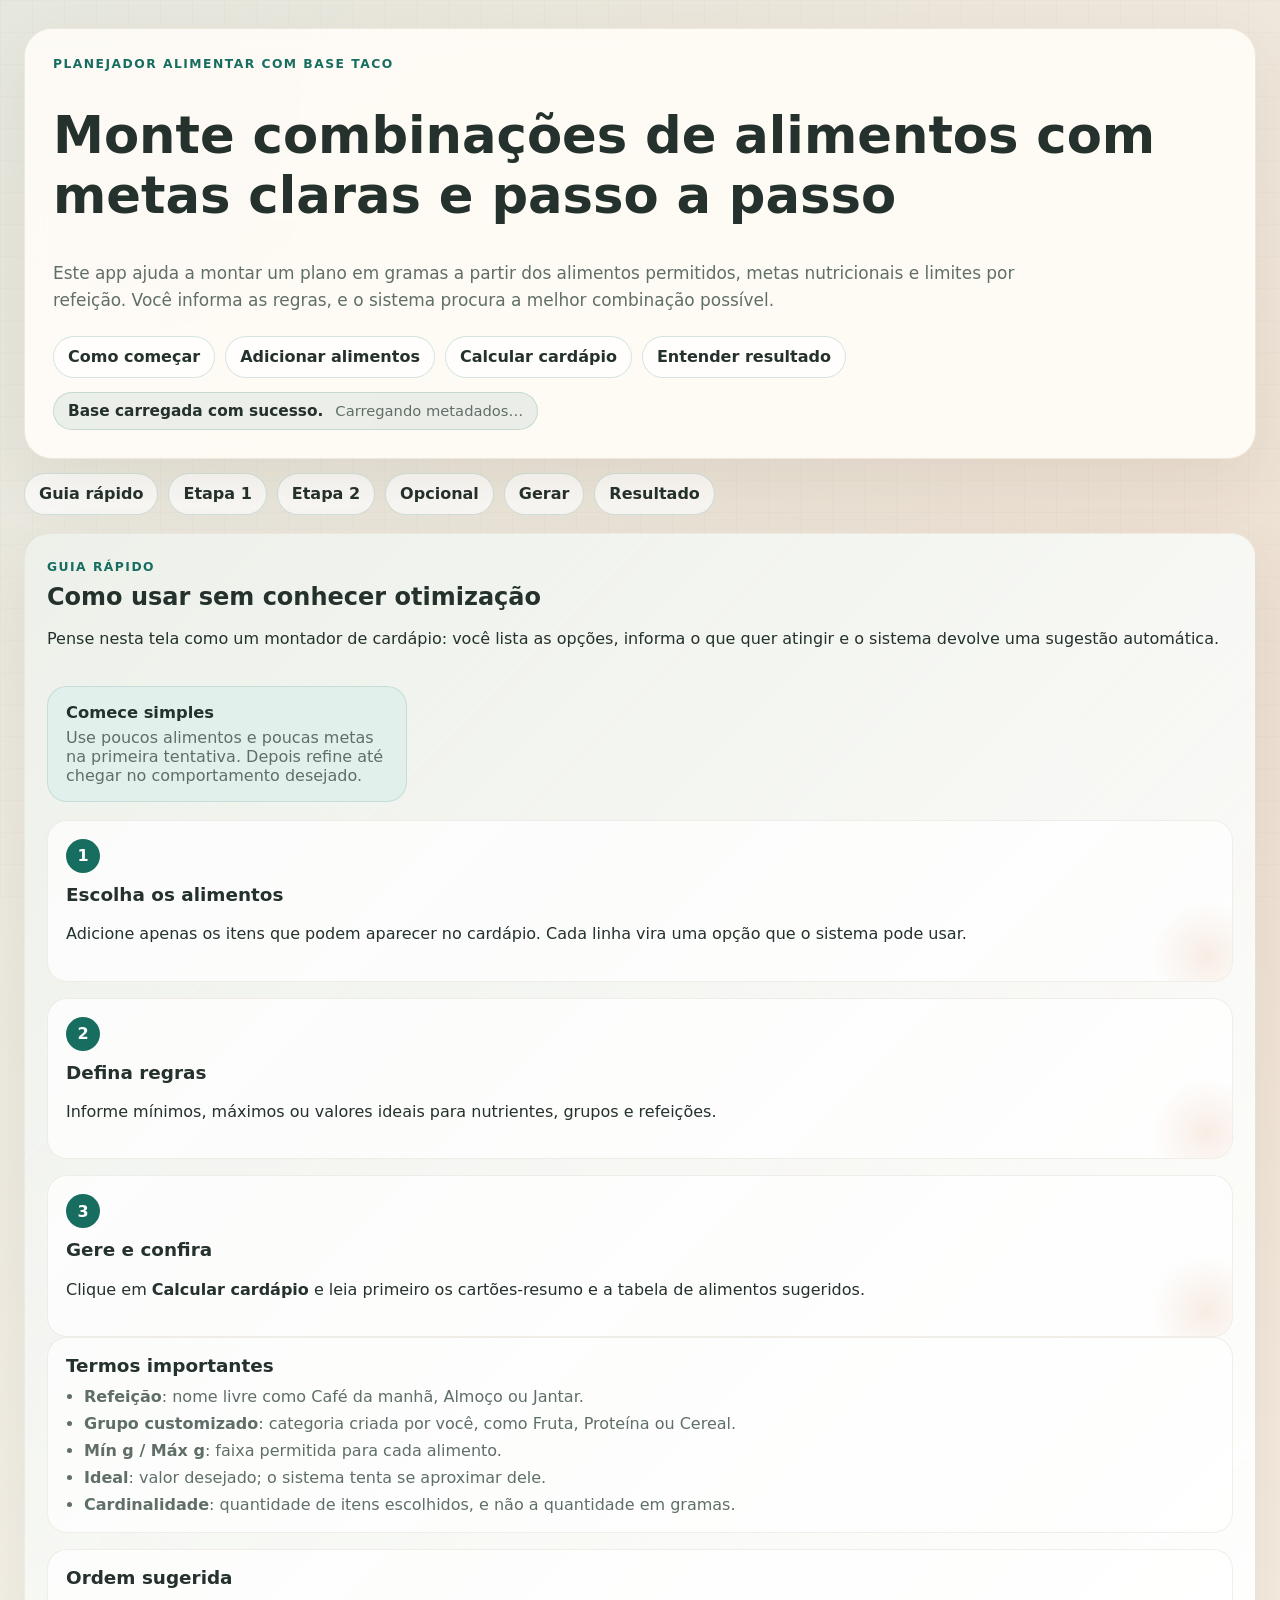
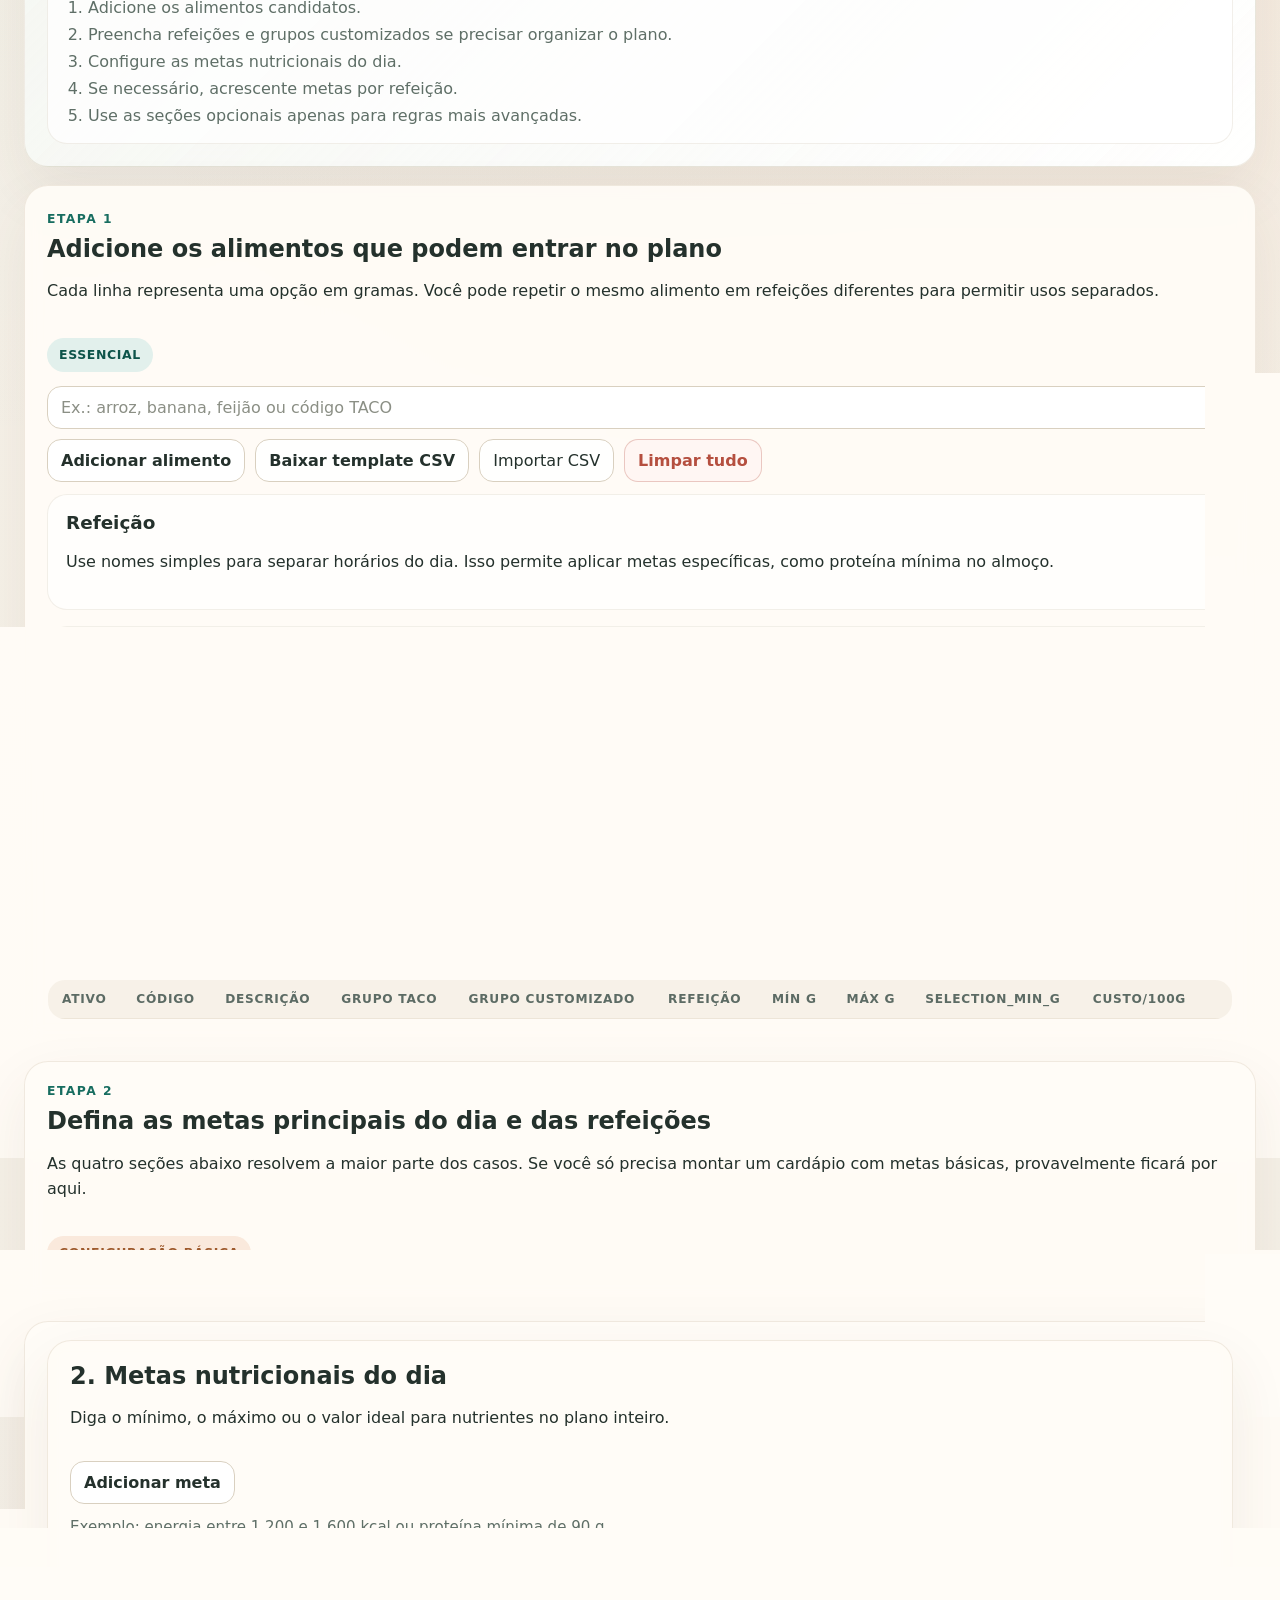
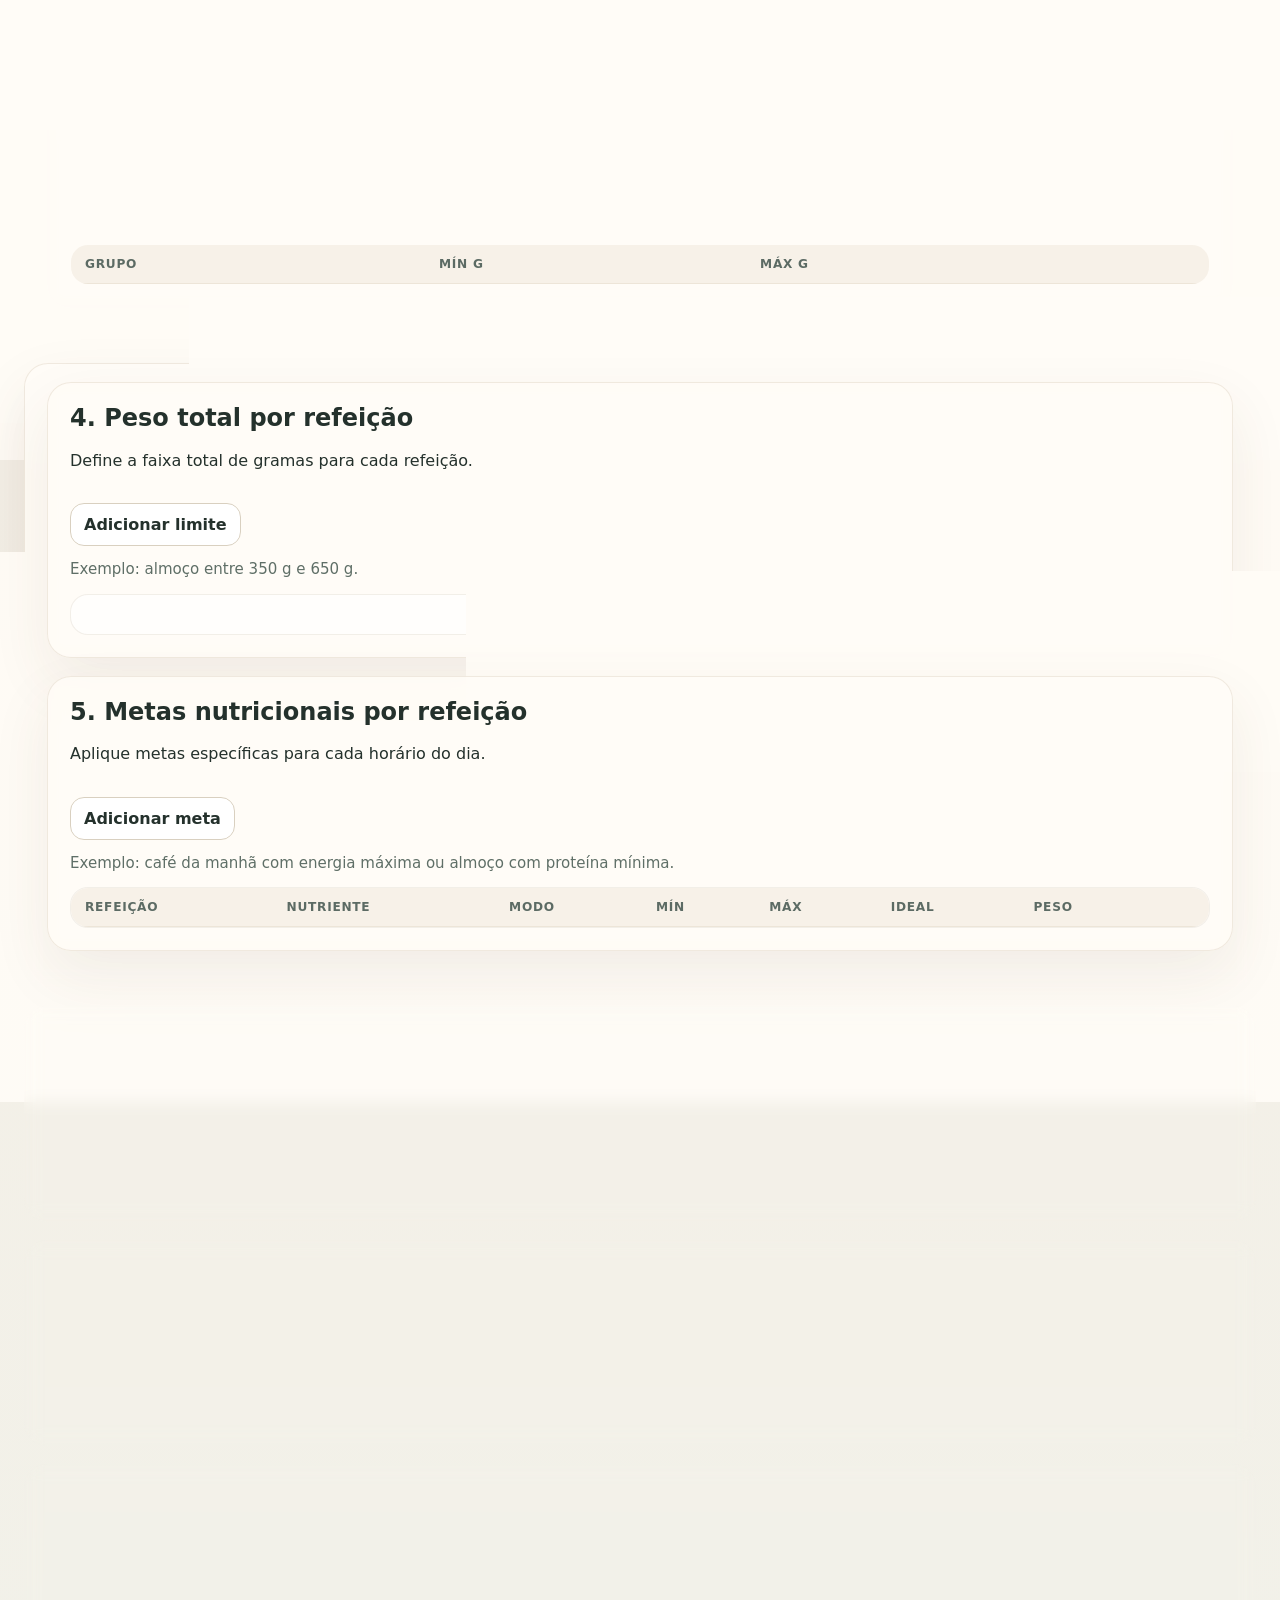
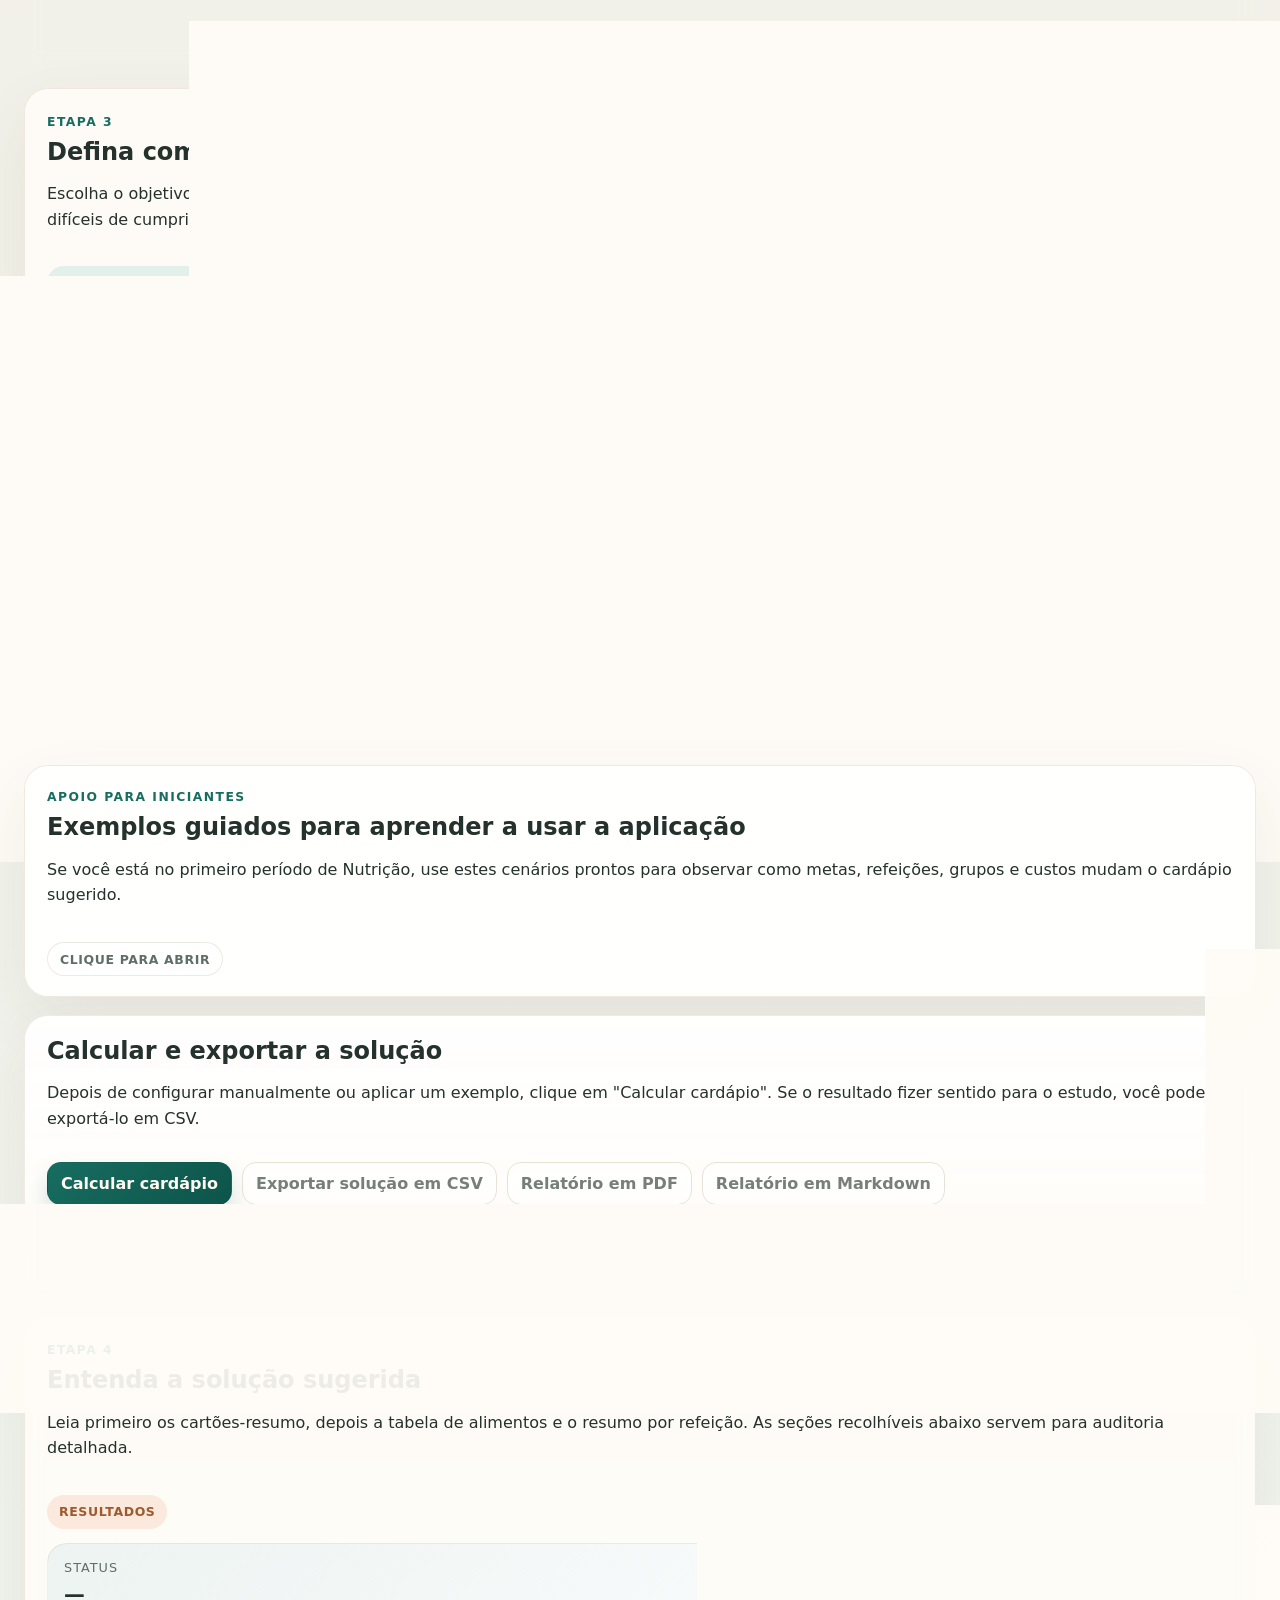
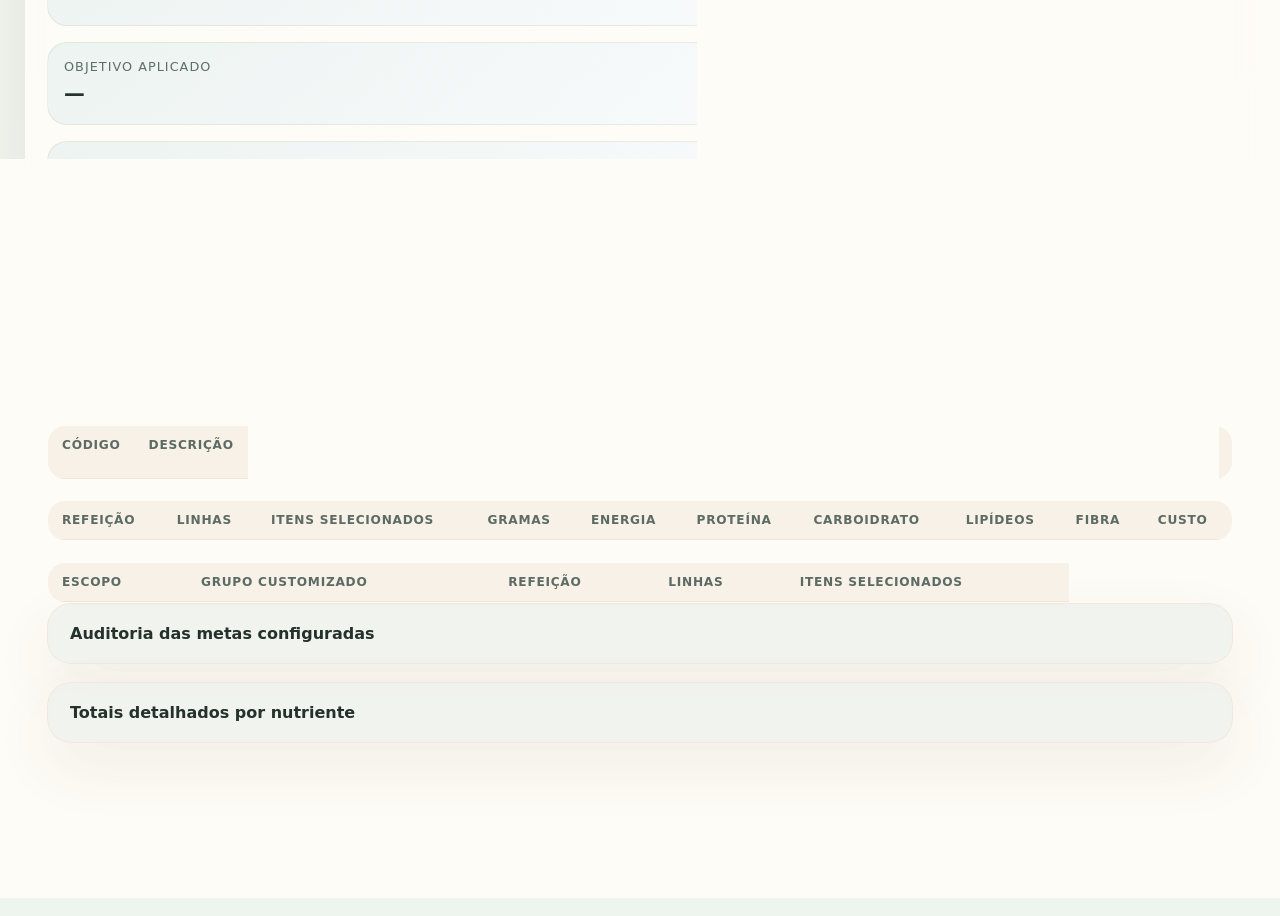
==== commit 446400aa: "Agora gera relatórios PDF e markdown" ====
--- a/static/index.html
+++ b/static/index.html
@@ -515,7 +515,10 @@
       <div class="toolbar wrap">
         <button id="solveBtn" class="primary">Calcular cardápio</button>
         <button id="exportResultBtn" class="ghost" disabled>Exportar solução em CSV</button>
-      </div>
+        <button id="exportReportPdfBtn" class="ghost" disabled>Relatório em PDF</button>
+        <button id="exportReportMarkdownBtn" class="ghost" disabled>Relatório em Markdown</button>
+      </div>
+      <div class="help-text">Os relatórios foram pensados para apoiar alunos de Nutrição na explicação do cardápio: eles organizam refeições, metas e alertas em linguagem mais didática para apresentação ao paciente.</div>
       <div id="errorBox" class="message error hidden"></div>
       <div id="warningBox" class="message warning hidden"></div>
     </section>
@@ -706,6 +709,7 @@
     </section>
   </div>
 
+  <script src="/static/reporting.js"></script>
   <script src="/static/app.js"></script>
 </body>
 </html>
